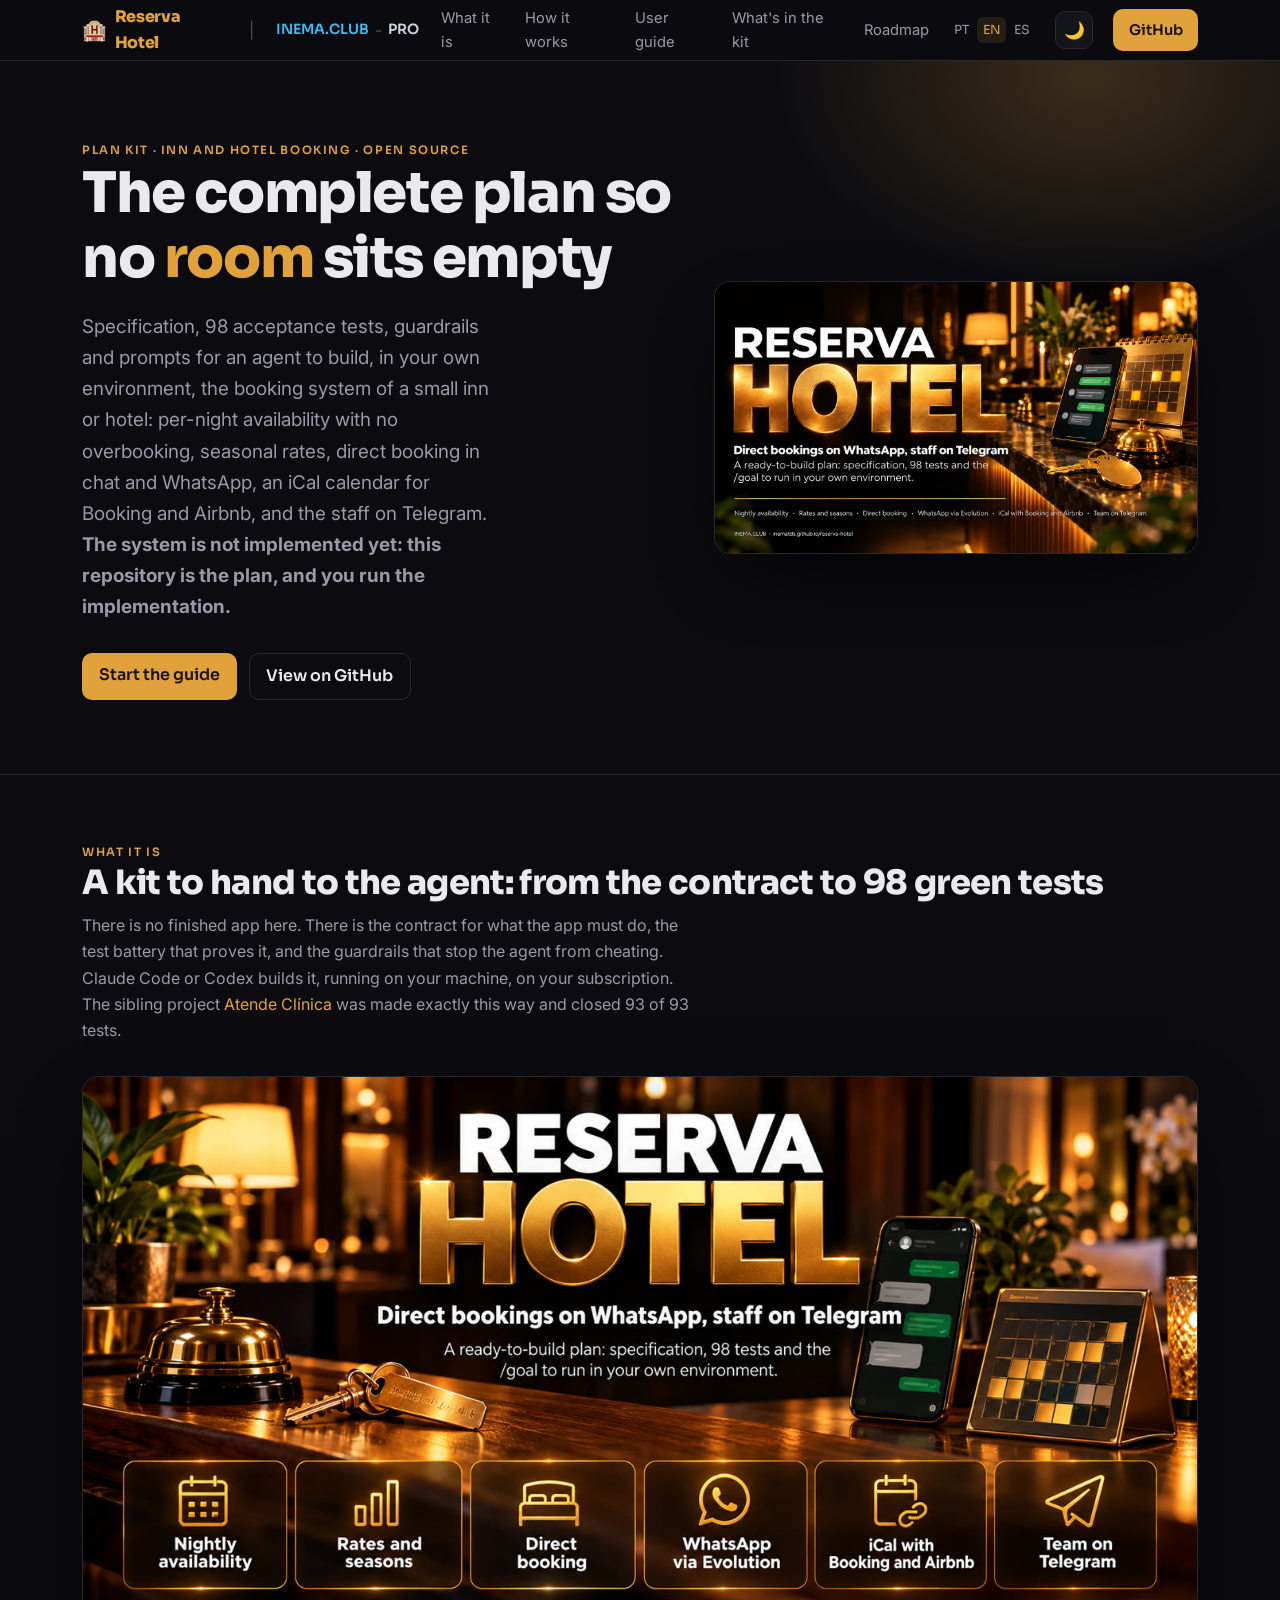
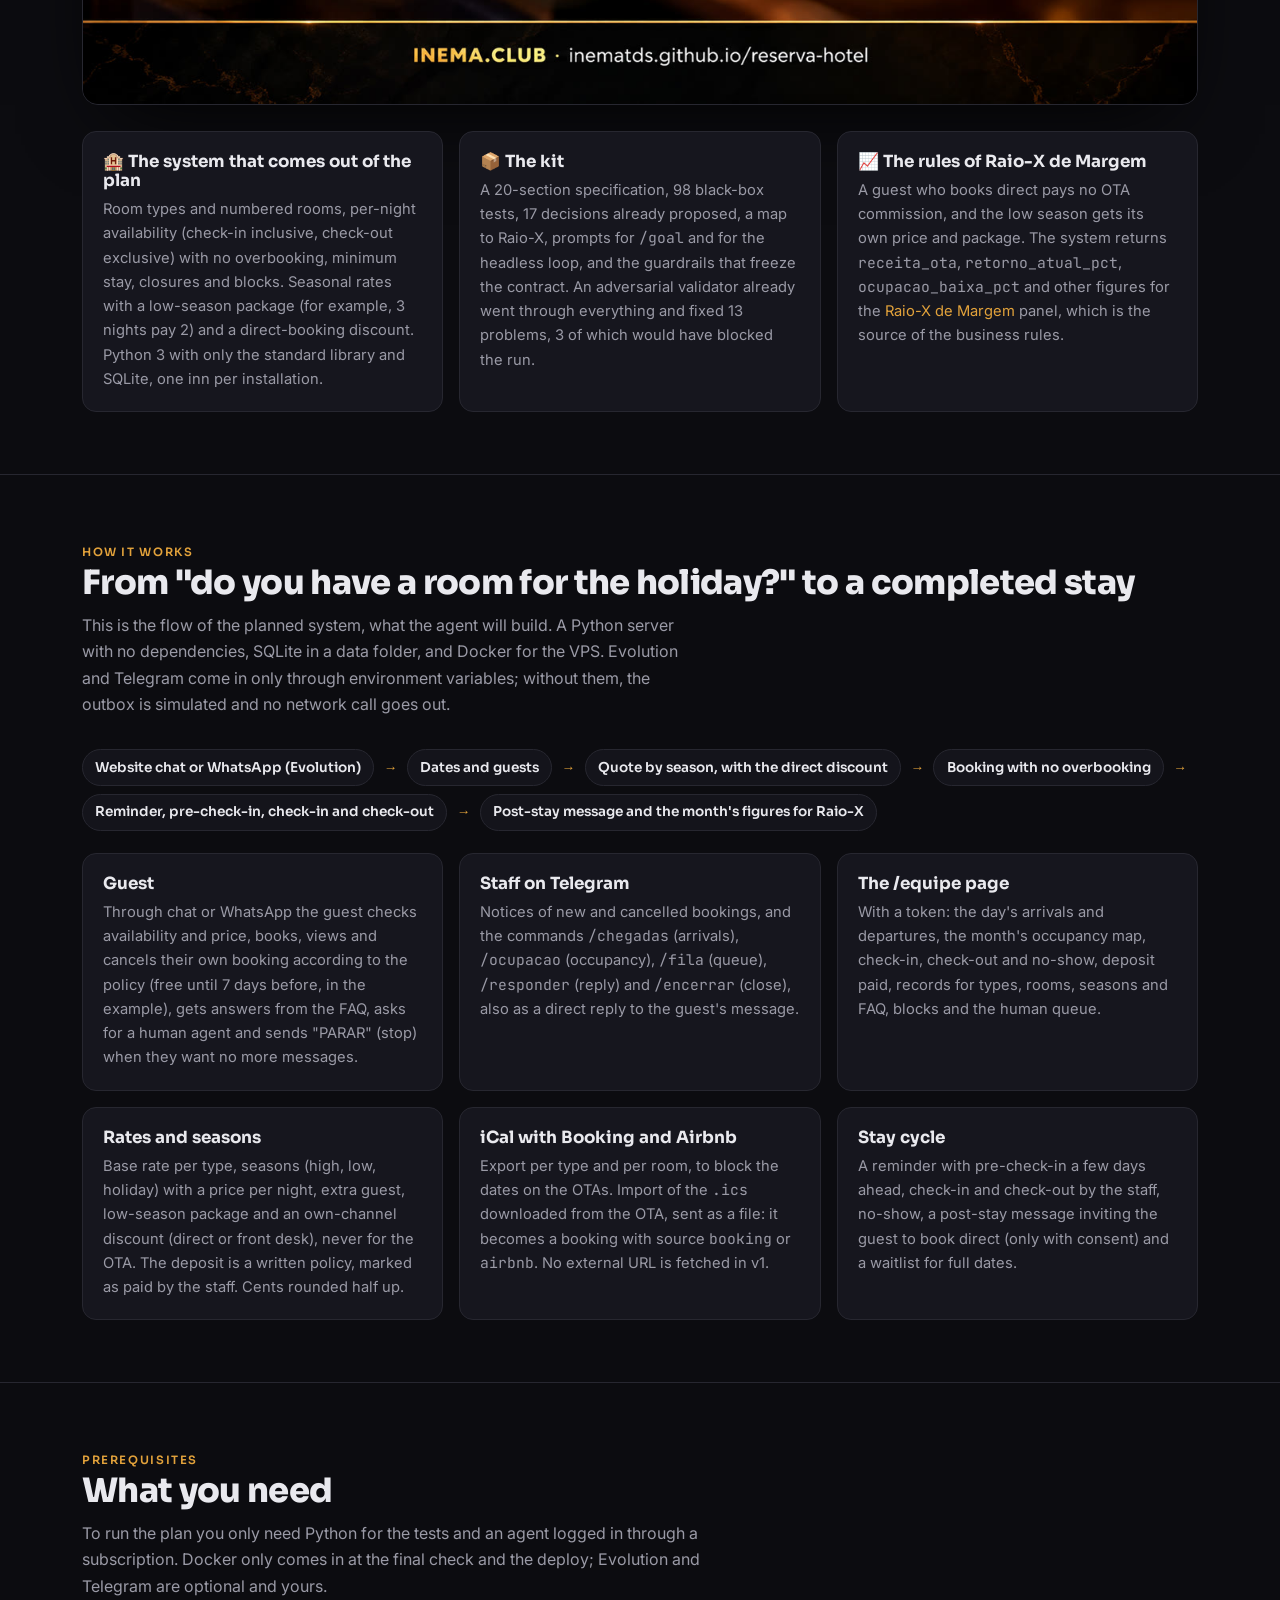
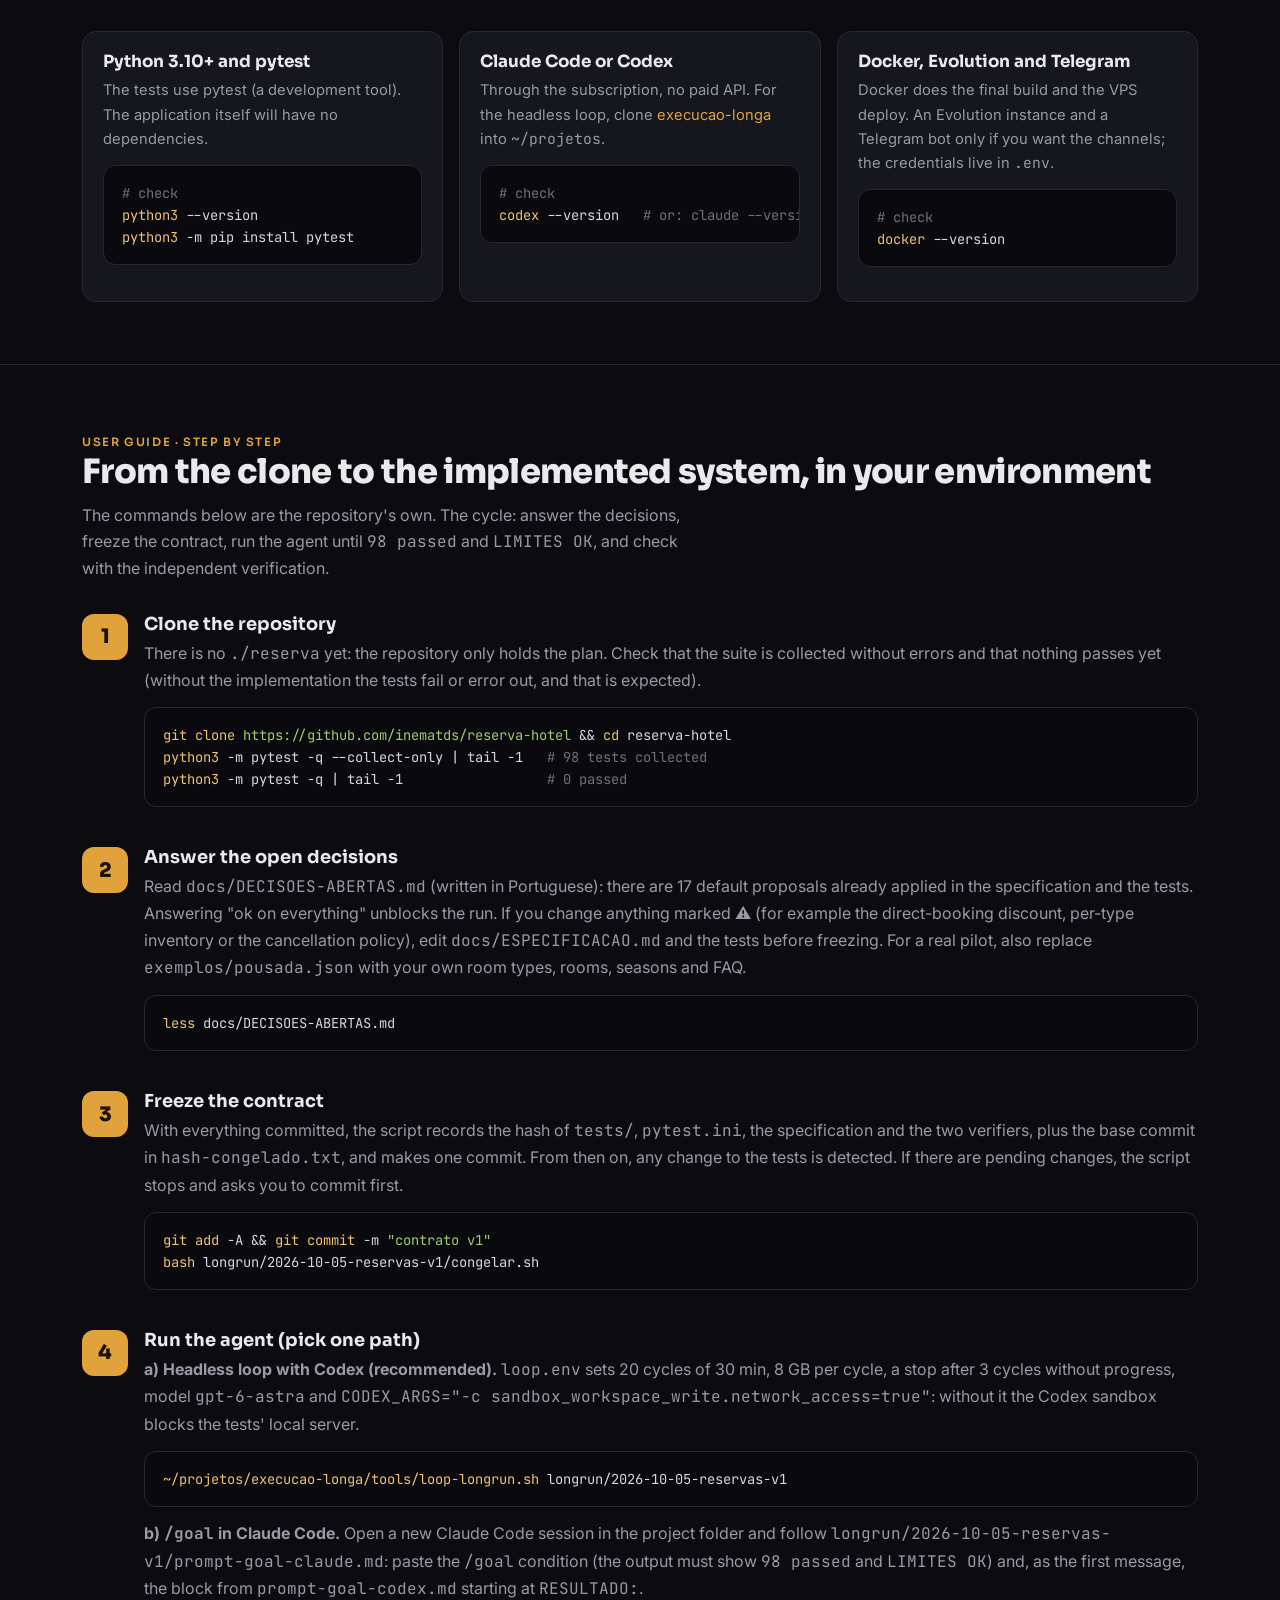
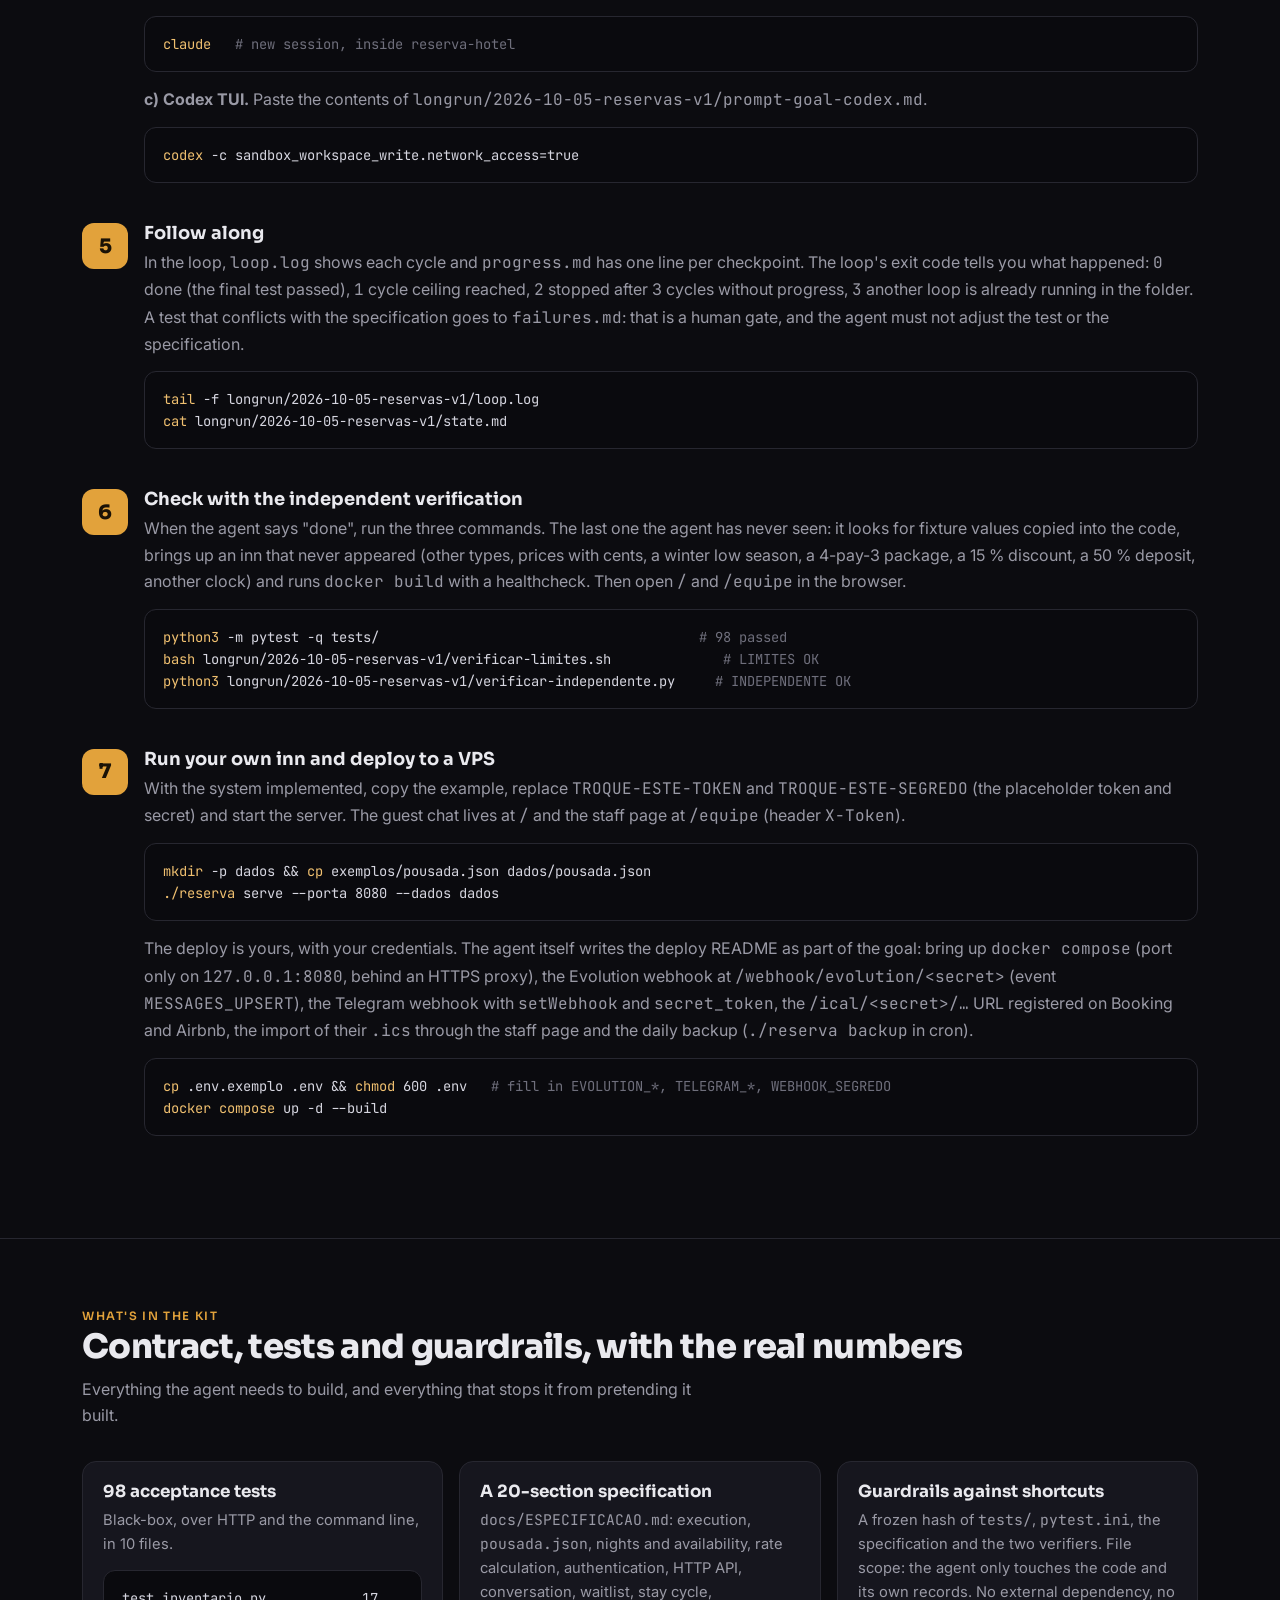
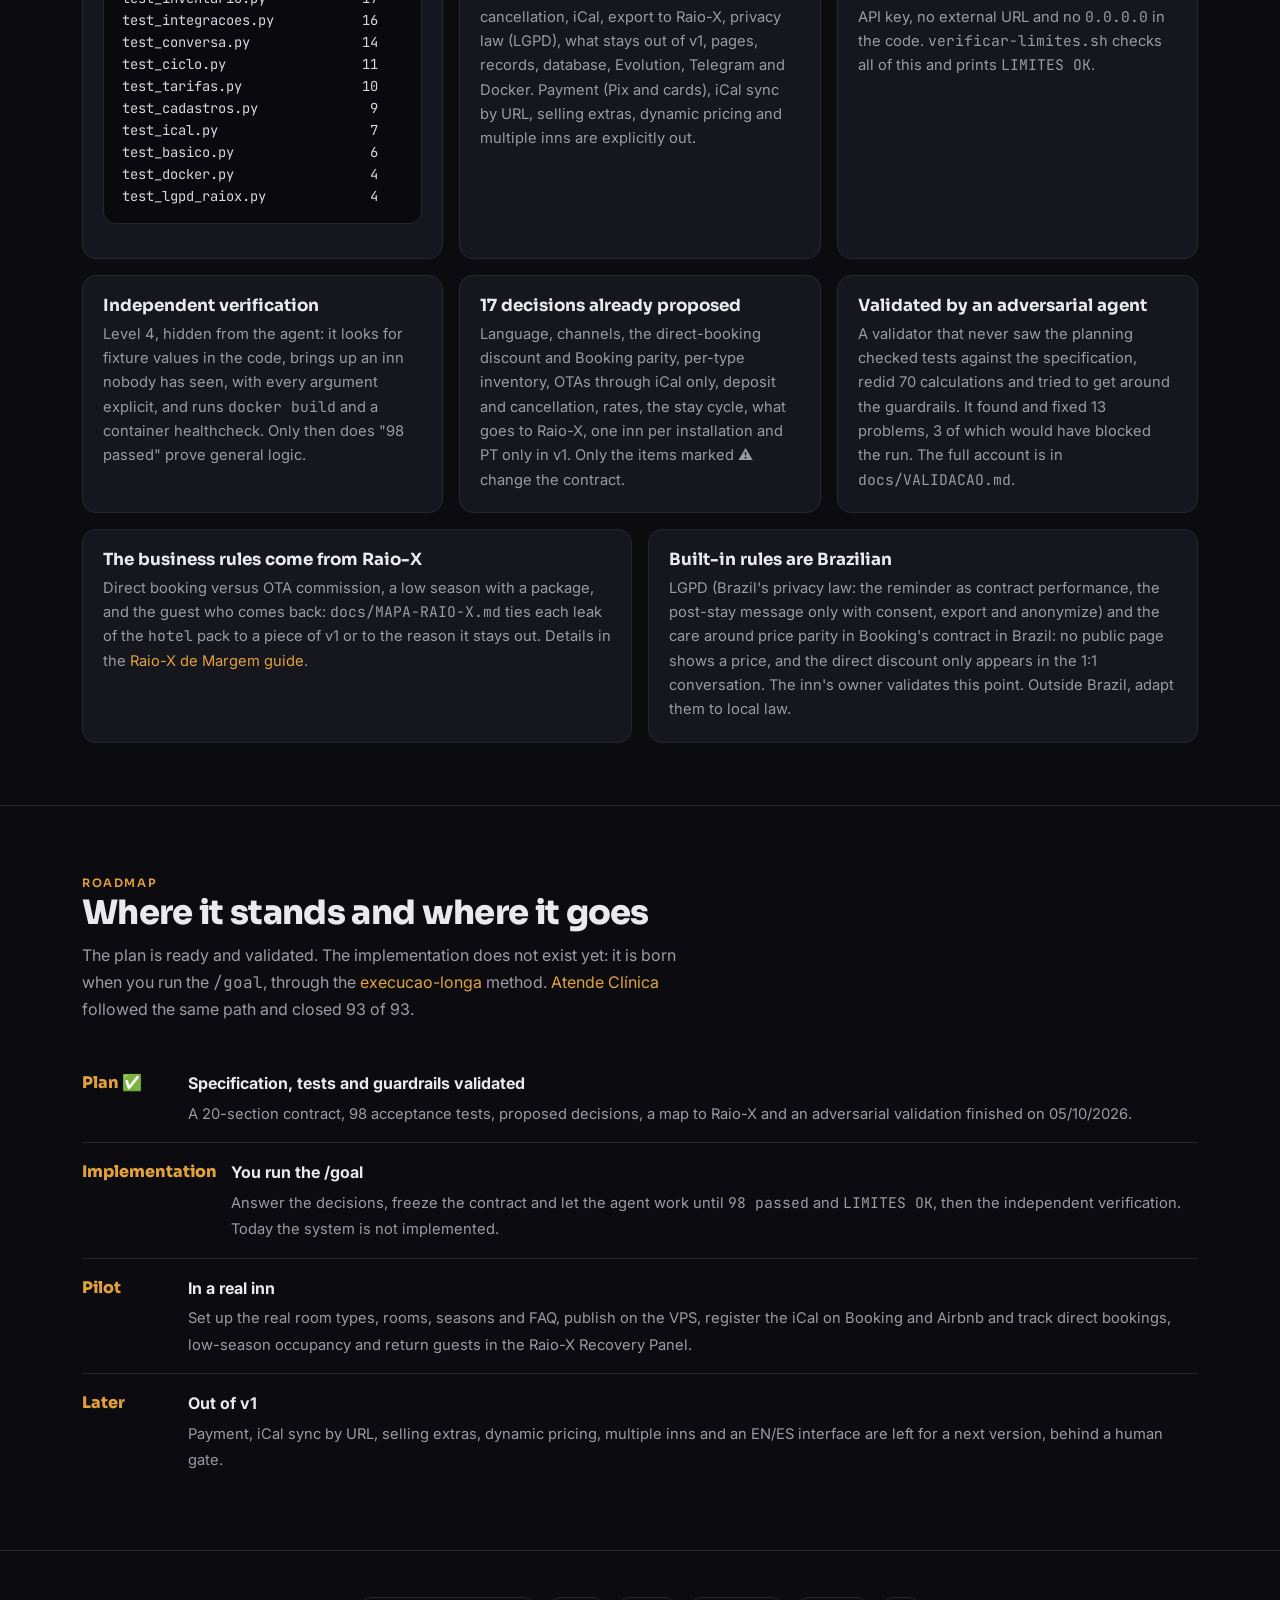
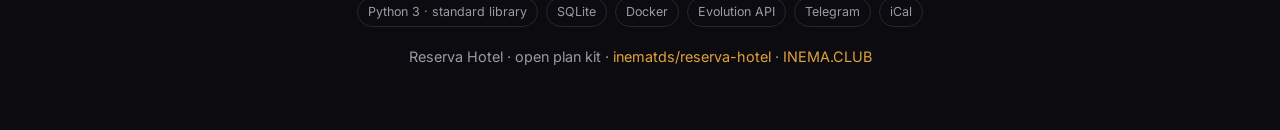
==== guia/en/index.html @ 2a5f5327 "Guia trilíngue (PT/EN/ES), capa, README PT/EN/ES e GitHub Pages via Actions Co-Authored-By: Claude O" ====
<!DOCTYPE html>
<html lang="en">
<head>
<meta charset="utf-8">
<meta name="viewport" content="width=device-width, initial-scale=1">
<title>Reserva Hotel — plan kit for inn and hotel booking, iCal and a Telegram team desk</title>
<meta name="description" content="Open plan kit for a small inn or hotel booking system: specification, 98 acceptance tests, guardrails and prompts for an agent (Claude Code or Codex) to build it in your own environment. The system is not implemented yet.">
<link rel="alternate" hreflang="pt-BR" href="https://inematds.github.io/reserva-hotel/guia/">
<link rel="alternate" hreflang="en" href="https://inematds.github.io/reserva-hotel/guia/en/">
<link rel="alternate" hreflang="es" href="https://inematds.github.io/reserva-hotel/guia/es/">
<link rel="preconnect" href="https://fonts.googleapis.com">
<link rel="preconnect" href="https://fonts.gstatic.com" crossorigin>
<link href="https://fonts.googleapis.com/css2?family=Sora:wght@400;600;800&family=Inter:wght@400;500;600&family=JetBrains+Mono:wght@400;600&display=swap" rel="stylesheet">
<style>
  :root{
    --bg:#0c0c10; --bg2:#14141b; --card:#16161e; --line:#272730;
    --txt:#e9e9ee; --mut:#9a9aa6; --amb:#E2A23B; --amb2:#f0c070; --sky:#38bdf8; --pro:#cbd5e1;
    color-scheme:dark;
  }
  body.light{
    --bg:#f6f7f9; --bg2:#eceef2; --card:#ffffff; --line:#e1e3ea;
    --txt:#1a1a22; --mut:#5b5b68; --amb:#b9791d; --amb2:#a16207; --sky:#0369a1; --pro:#b45309;
    color-scheme:light;
  }
  body.light .hero .glow{opacity:.5}
  body.light pre{background:#0e0e14;color:#d6d6e0}
  body.light pre .c{color:#8a8a98}
  *{box-sizing:border-box}
  html{scroll-behavior:smooth}
  body{margin:0;background:var(--bg);color:var(--txt);font:16px/1.65 Inter,system-ui,sans-serif;-webkit-font-smoothing:antialiased}
  h1,h2,h3{font-family:Sora,sans-serif;line-height:1.15;margin:0}
  a{color:var(--amb);text-decoration:none}
  code,pre{font-family:"JetBrains Mono",monospace}
  .wrap{max-width:1160px;margin:0 auto;padding:0 22px}
  .mut{color:var(--mut)} .amb{color:var(--amb)}
  .chip{display:inline-block;font-size:.72rem;letter-spacing:.14em;text-transform:uppercase;color:var(--amb);font-weight:600;font-family:Sora}
  nav{position:sticky;top:0;z-index:30;backdrop-filter:blur(12px);background:rgba(12,12,16,.78);border-bottom:1px solid var(--line)}
  nav .wrap{display:flex;align-items:center;gap:22px;height:60px}
  nav .brand{display:flex;align-items:center;gap:8px;font-family:Sora;font-weight:800;letter-spacing:-.02em;color:var(--amb)}
  nav .brand .emoji{font-size:1.25rem}
  nav .sep{color:var(--mut);opacity:.45}
  nav .inema{color:var(--sky);font-weight:600;font-size:.88rem;font-family:Sora}
  nav .inema:hover{filter:brightness(1.15)}
  nav .pro{color:var(--pro);font-weight:600;font-size:.88rem;font-family:Sora}
  nav .pro:hover{filter:brightness(1.15)}
  nav .clubpro{display:inline-flex;align-items:center;gap:6px}
  nav .links{margin-left:auto;display:flex;align-items:center;gap:20px;font-size:.92rem}
  nav .links a.sec{color:var(--mut)} nav .links a.sec:hover{color:var(--txt)}
  .lang{display:inline-flex;gap:2px;font-family:Sora;font-size:.78rem}
  .lang a{color:var(--mut);padding:.2em .45em;border-radius:6px} .lang a.on{color:var(--amb);background:rgba(226,162,59,.12)}
  .tgl{background:var(--bg2);border:1px solid var(--line);color:var(--txt);width:38px;height:38px;border-radius:10px;cursor:pointer;display:inline-flex;align-items:center;justify-content:center;font-size:1.05rem}
  .tgl:hover{border-color:var(--amb)}
  .btn{display:inline-block;background:var(--amb);color:#1a1206;font-weight:600;padding:.6em 1.05em;border-radius:10px;font-family:Sora}
  .btn.ghost{background:transparent;color:var(--txt);border:1px solid var(--line)}
  @media(max-width:760px){nav .links a.sec{display:none}}
  @media(max-width:520px){nav .wrap{gap:8px;padding:8px 14px;height:auto;flex-wrap:wrap} nav .links{gap:8px;margin-left:0;width:100%;justify-content:space-between} nav .btn{padding:.45em .7em;font-size:.82rem} .tgl{width:34px;height:34px}}
  .hero{position:relative;overflow:hidden;border-bottom:1px solid var(--line)}
  .hero .glow{position:absolute;inset:-40% -20% auto auto;width:70%;height:600px;background:radial-gradient(closest-side,rgba(226,162,59,.22),transparent 70%);pointer-events:none}
  .hero .wrap{display:grid;grid-template-columns:1.1fr .9fr;gap:40px;align-items:center;padding:74px 22px}
  .hero h1{font-size:clamp(2.2rem,5vw,3.5rem);font-weight:800;letter-spacing:-.025em}
  .hero p.lead{font-size:1.18rem;color:var(--mut);margin:1.1em 0 1.6em;max-width:34ch}
  .hero .cta{display:flex;gap:12px;flex-wrap:wrap}
  .hero figure{margin:0;border-radius:16px;overflow:hidden;border:1px solid var(--line);box-shadow:0 30px 80px -30px #000}
  .hero figure img{width:100%;display:block}
  @media(max-width:780px){.hero .wrap{grid-template-columns:1fr;padding:48px 22px}}
  section{padding:62px 0;border-bottom:1px solid var(--line)}
  section h2{font-size:clamp(1.5rem,3.4vw,2.1rem);font-weight:800;letter-spacing:-.02em}
  section .sub{color:var(--mut);margin:.6em 0 2em;max-width:62ch}
  .grid{display:grid;gap:16px}
  .g3{grid-template-columns:repeat(3,1fr)} .g4{grid-template-columns:repeat(4,1fr)} .g2{grid-template-columns:repeat(2,1fr)}
  @media(max-width:820px){.g3,.g4{grid-template-columns:1fr 1fr}}
  @media(max-width:540px){.g2,.g3,.g4{grid-template-columns:1fr}}
  .card{background:var(--card);border:1px solid var(--line);border-radius:14px;padding:20px}
  .card h3{font-size:1.05rem;margin-bottom:.4em}
  .card p{color:var(--mut);font-size:.92rem;margin:0}
  .num{display:inline-flex;width:30px;height:30px;align-items:center;justify-content:center;border-radius:8px;background:rgba(226,162,59,.14);color:var(--amb);font-family:Sora;font-weight:800;font-size:.9rem;margin-bottom:.7em}
  .flow{display:flex;flex-wrap:wrap;gap:8px;align-items:center;margin-top:10px}
  .flow span{background:var(--bg2);border:1px solid var(--line);border-radius:999px;padding:.45em .9em;font-size:.85rem;font-family:Sora;font-weight:600}
  .flow .arr{color:var(--amb);border:none;background:none;padding:0 .1em}
  pre{background:#0a0a0e;border:1px solid var(--line);border-radius:12px;padding:16px 18px;overflow:auto;font-size:.86rem;line-height:1.6;color:#d6d6e0}
  pre .c{color:#6f6f7c} pre .k{color:var(--amb2)} pre .s{color:#9ece6a}
  .step{display:grid;grid-template-columns:46px minmax(0,1fr);gap:16px;margin-bottom:26px}
  .step>div,.card{min-width:0}
  p code,li code,td code{overflow-wrap:anywhere}
  .step .b{width:46px;height:46px;border-radius:12px;background:var(--amb);color:#1a1206;font-family:Sora;font-weight:800;font-size:1.25rem;display:flex;align-items:center;justify-content:center}
  .step h3{font-size:1.12rem;margin-bottom:.3em}
  .step p{color:var(--mut);margin:.2em 0 .7em}
  .ex{display:grid;grid-template-columns:1fr 1fr;gap:18px}
  @media(max-width:680px){.ex{grid-template-columns:1fr}}
  .ex figure{margin:0;border-radius:14px;overflow:hidden;border:1px solid var(--line)}
  .ex figure img{width:100%;display:block}
  .ex figcaption{padding:12px 14px;font-size:.88rem;color:var(--mut);background:var(--card)}
  .phase{display:flex;gap:14px;padding:16px 0;border-bottom:1px solid var(--line)}
  .phase:last-child{border:none}
  .phase .tag{flex:0 0 92px;font-family:Sora;font-weight:800;color:var(--amb)}
  .phase .d strong{display:block;margin-bottom:.2em}
  .phase .d span{color:var(--mut);font-size:.92rem}
  footer{padding:46px 0;text-align:center;color:var(--mut);font-size:.9rem}
  .pill{display:inline-block;border:1px solid var(--line);border-radius:999px;padding:.3em .8em;font-size:.78rem;color:var(--mut);margin:0 4px}
</style>
</head>
<body>

<nav><div class="wrap">
  <a class="brand" href="#top"><span class="emoji">🏨</span> Reserva Hotel</a>
  <span class="sep">|</span>
  <span class="clubpro">
    <a class="inema" href="https://inema.club" target="_blank" rel="noopener">INEMA.CLUB</a>
    <span class="sep">-</span>
    <a class="pro" href="https://inema.pro" target="_blank" rel="noopener">PRO</a>
  </span>
  <div class="links">
    <a class="sec" href="#oque">What it is</a>
    <a class="sec" href="#fluxo">How it works</a>
    <a class="sec" href="#guia">User guide</a>
    <a class="sec" href="#kit">What's in the kit</a>
    <a class="sec" href="#roadmap">Roadmap</a>
    <span class="lang"><a href="../">PT</a><a class="on" href="./">EN</a><a href="../es/">ES</a></span>
    <button class="tgl" id="themeToggle" aria-label="Toggle theme" title="Toggle theme">🌙</button>
    <a class="btn" href="https://github.com/inematds/reserva-hotel" target="_blank" rel="noopener">GitHub</a>
  </div>
</div></nav>

<header class="hero" id="top">
  <div class="glow"></div>
  <div class="wrap">
    <div>
      <span class="chip">Plan kit · inn and hotel booking · open source</span>
      <h1>The complete plan so no <span class="amb">room</span> sits empty</h1>
      <p class="lead">Specification, 98 acceptance tests, guardrails and prompts for an agent to build, in your own environment, the booking system of a small inn or hotel: per-night availability with no overbooking, seasonal rates, direct booking in chat and WhatsApp, an iCal calendar for Booking and Airbnb, and the staff on Telegram. <strong>The system is not implemented yet: this repository is the plan, and you run the implementation.</strong></p>
      <div class="cta">
        <a class="btn" href="#guia">Start the guide</a>
        <a class="btn ghost" href="https://github.com/inematds/reserva-hotel" target="_blank" rel="noopener">View on GitHub</a>
      </div>
    </div>
    <figure><img src="../assets/banner-en.jpg" alt="Reserva Hotel banner: per-night availability, direct booking, iCal for Booking and Airbnb, and the staff on Telegram"></figure>
  </div>
</header>

<section id="oque"><div class="wrap">
  <span class="chip">What it is</span>
  <h2>A kit to hand to the agent: from the contract to 98 green tests</h2>
  <p class="sub">There is no finished app here. There is the contract for what the app must do, the test battery that proves it, and the guardrails that stop the agent from cheating. Claude Code or Codex builds it, running on your machine, on your subscription. The sibling project <a href="https://inematds.github.io/atende-clinica/guia/en/" target="_blank" rel="noopener">Atende Clínica</a> was made exactly this way and closed 93 of 93 tests.</p>
  <figure style="margin:0 0 26px;border-radius:16px;overflow:hidden;border:1px solid var(--line);box-shadow:0 30px 80px -30px #000"><img src="../assets/banner-grade-en.jpg" alt="Per-night availability, seasonal rates, direct booking, iCal for Booking and Airbnb, stay cycle, staff on Telegram, privacy law and Raio-X" loading="lazy" style="width:100%;display:block"></figure>
  <div class="grid g3">
    <div class="card"><h3>🏨 The system that comes out of the plan</h3><p>Room types and numbered rooms, per-night availability (check-in inclusive, check-out exclusive) with no overbooking, minimum stay, closures and blocks. Seasonal rates with a low-season package (for example, 3 nights pay 2) and a direct-booking discount. Python 3 with only the standard library and SQLite, one inn per installation.</p></div>
    <div class="card"><h3>📦 The kit</h3><p>A 20-section specification, 98 black-box tests, 17 decisions already proposed, a map to Raio-X, prompts for <code>/goal</code> and for the headless loop, and the guardrails that freeze the contract. An adversarial validator already went through everything and fixed 13 problems, 3 of which would have blocked the run.</p></div>
    <div class="card"><h3>📈 The rules of Raio-X de Margem</h3><p>A guest who books direct pays no OTA commission, and the low season gets its own price and package. The system returns <code>receita_ota</code>, <code>retorno_atual_pct</code>, <code>ocupacao_baixa_pct</code> and other figures for the <a href="https://inematds.github.io/raio-x-margem/guia/en/" target="_blank" rel="noopener">Raio-X de Margem</a> panel, which is the source of the business rules.</p></div>
  </div>
</div></section>

<section id="fluxo"><div class="wrap">
  <span class="chip">How it works</span>
  <h2>From "do you have a room for the holiday?" to a completed stay</h2>
  <p class="sub">This is the flow of the planned system, what the agent will build. A Python server with no dependencies, SQLite in a data folder, and Docker for the VPS. Evolution and Telegram come in only through environment variables; without them, the outbox is simulated and no network call goes out.</p>
  <div class="flow">
    <span>Website chat or WhatsApp (Evolution)</span><span class="arr">→</span>
    <span>Dates and guests</span><span class="arr">→</span>
    <span>Quote by season, with the direct discount</span><span class="arr">→</span>
    <span>Booking with no overbooking</span><span class="arr">→</span>
    <span>Reminder, pre-check-in, check-in and check-out</span><span class="arr">→</span>
    <span>Post-stay message and the month's figures for Raio-X</span>
  </div>
  <div class="grid g3" style="margin-top:22px">
    <div class="card"><h3>Guest</h3><p>Through chat or WhatsApp the guest checks availability and price, books, views and cancels their own booking according to the policy (free until 7 days before, in the example), gets answers from the FAQ, asks for a human agent and sends "PARAR" (stop) when they want no more messages.</p></div>
    <div class="card"><h3>Staff on Telegram</h3><p>Notices of new and cancelled bookings, and the commands <code>/chegadas</code> (arrivals), <code>/ocupacao</code> (occupancy), <code>/fila</code> (queue), <code>/responder</code> (reply) and <code>/encerrar</code> (close), also as a direct reply to the guest's message.</p></div>
    <div class="card"><h3>The /equipe page</h3><p>With a token: the day's arrivals and departures, the month's occupancy map, check-in, check-out and no-show, deposit paid, records for types, rooms, seasons and FAQ, blocks and the human queue.</p></div>
  </div>
  <div class="grid g3" style="margin-top:16px">
    <div class="card"><h3>Rates and seasons</h3><p>Base rate per type, seasons (high, low, holiday) with a price per night, extra guest, low-season package and an own-channel discount (direct or front desk), never for the OTA. The deposit is a written policy, marked as paid by the staff. Cents rounded half up.</p></div>
    <div class="card"><h3>iCal with Booking and Airbnb</h3><p>Export per type and per room, to block the dates on the OTAs. Import of the <code>.ics</code> downloaded from the OTA, sent as a file: it becomes a booking with source <code>booking</code> or <code>airbnb</code>. No external URL is fetched in v1.</p></div>
    <div class="card"><h3>Stay cycle</h3><p>A reminder with pre-check-in a few days ahead, check-in and check-out by the staff, no-show, a post-stay message inviting the guest to book direct (only with consent) and a waitlist for full dates.</p></div>
  </div>
</div></section>

<section id="pre"><div class="wrap">
  <span class="chip">Prerequisites</span>
  <h2>What you need</h2>
  <p class="sub">To run the plan you only need Python for the tests and an agent logged in through a subscription. Docker only comes in at the final check and the deploy; Evolution and Telegram are optional and yours.</p>
  <div class="grid g3">
    <div class="card"><h3>Python 3.10+ and pytest</h3><p>The tests use pytest (a development tool). The application itself will have no dependencies.</p><pre><span class="c"># check</span>
<span class="k">python3</span> --version
<span class="k">python3</span> -m pip install pytest</pre></div>
    <div class="card"><h3>Claude Code or Codex</h3><p>Through the subscription, no paid API. For the headless loop, clone <a href="https://github.com/inematds/execucao-longa" target="_blank" rel="noopener">execucao-longa</a> into <code>~/projetos</code>.</p><pre><span class="c"># check</span>
<span class="k">codex</span> --version   <span class="c"># or: claude --version</span></pre></div>
    <div class="card"><h3>Docker, Evolution and Telegram</h3><p>Docker does the final build and the VPS deploy. An Evolution instance and a Telegram bot only if you want the channels; the credentials live in <code>.env</code>.</p><pre><span class="c"># check</span>
<span class="k">docker</span> --version</pre></div>
  </div>
</div></section>

<section id="guia"><div class="wrap">
  <span class="chip">User guide · step by step</span>
  <h2>From the clone to the implemented system, in your environment</h2>
  <p class="sub">The commands below are the repository's own. The cycle: answer the decisions, freeze the contract, run the agent until <code>98 passed</code> and <code>LIMITES OK</code>, and check with the independent verification.</p>

  <div class="step"><div class="b">1</div><div>
    <h3>Clone the repository</h3>
    <p>There is no <code>./reserva</code> yet: the repository only holds the plan. Check that the suite is collected without errors and that nothing passes yet (without the implementation the tests fail or error out, and that is expected).</p>
<pre><span class="k">git clone</span> <span class="s">https://github.com/inematds/reserva-hotel</span> && <span class="k">cd</span> reserva-hotel
<span class="k">python3</span> -m pytest -q --collect-only | tail -1   <span class="c"># 98 tests collected</span>
<span class="k">python3</span> -m pytest -q | tail -1                  <span class="c"># 0 passed</span></pre>
  </div></div>

  <div class="step"><div class="b">2</div><div>
    <h3>Answer the open decisions</h3>
    <p>Read <code>docs/DECISOES-ABERTAS.md</code> (written in Portuguese): there are 17 default proposals already applied in the specification and the tests. Answering "ok on everything" unblocks the run. If you change anything marked ⚠ (for example the direct-booking discount, per-type inventory or the cancellation policy), edit <code>docs/ESPECIFICACAO.md</code> and the tests before freezing. For a real pilot, also replace <code>exemplos/pousada.json</code> with your own room types, rooms, seasons and FAQ.</p>
<pre><span class="k">less</span> docs/DECISOES-ABERTAS.md</pre>
  </div></div>

  <div class="step"><div class="b">3</div><div>
    <h3>Freeze the contract</h3>
    <p>With everything committed, the script records the hash of <code>tests/</code>, <code>pytest.ini</code>, the specification and the two verifiers, plus the base commit in <code>hash-congelado.txt</code>, and makes one commit. From then on, any change to the tests is detected. If there are pending changes, the script stops and asks you to commit first.</p>
<pre><span class="k">git add</span> -A && <span class="k">git commit</span> -m <span class="s">"contrato v1"</span>
<span class="k">bash</span> longrun/2026-10-05-reservas-v1/congelar.sh</pre>
  </div></div>

  <div class="step"><div class="b">4</div><div>
    <h3>Run the agent (pick one path)</h3>
    <p><strong>a) Headless loop with Codex (recommended).</strong> <code>loop.env</code> sets 20 cycles of 30 min, 8 GB per cycle, a stop after 3 cycles without progress, model <code>gpt-6-astra</code> and <code>CODEX_ARGS="-c sandbox_workspace_write.network_access=true"</code>: without it the Codex sandbox blocks the tests' local server.</p>
<pre><span class="k">~/projetos/execucao-longa/tools/loop-longrun.sh</span> longrun/2026-10-05-reservas-v1</pre>
    <p><strong>b) <code>/goal</code> in Claude Code.</strong> Open a new Claude Code session in the project folder and follow <code>longrun/2026-10-05-reservas-v1/prompt-goal-claude.md</code>: paste the <code>/goal</code> condition (the output must show <code>98 passed</code> and <code>LIMITES OK</code>) and, as the first message, the block from <code>prompt-goal-codex.md</code> starting at <code>RESULTADO:</code>.</p>
<pre><span class="k">claude</span>   <span class="c"># new session, inside reserva-hotel</span></pre>
    <p><strong>c) Codex TUI.</strong> Paste the contents of <code>longrun/2026-10-05-reservas-v1/prompt-goal-codex.md</code>.</p>
<pre><span class="k">codex</span> -c sandbox_workspace_write.network_access=true</pre>
  </div></div>

  <div class="step"><div class="b">5</div><div>
    <h3>Follow along</h3>
    <p>In the loop, <code>loop.log</code> shows each cycle and <code>progress.md</code> has one line per checkpoint. The loop's exit code tells you what happened: <code>0</code> done (the final test passed), <code>1</code> cycle ceiling reached, <code>2</code> stopped after 3 cycles without progress, <code>3</code> another loop is already running in the folder. A test that conflicts with the specification goes to <code>failures.md</code>: that is a human gate, and the agent must not adjust the test or the specification.</p>
<pre><span class="k">tail</span> -f longrun/2026-10-05-reservas-v1/loop.log
<span class="k">cat</span> longrun/2026-10-05-reservas-v1/state.md</pre>
  </div></div>

  <div class="step"><div class="b">6</div><div>
    <h3>Check with the independent verification</h3>
    <p>When the agent says "done", run the three commands. The last one the agent has never seen: it looks for fixture values copied into the code, brings up an inn that never appeared (other types, prices with cents, a winter low season, a 4-pay-3 package, a 15 % discount, a 50 % deposit, another clock) and runs <code>docker build</code> with a healthcheck. Then open <code>/</code> and <code>/equipe</code> in the browser.</p>
<pre><span class="k">python3</span> -m pytest -q tests/                                        <span class="c"># 98 passed</span>
<span class="k">bash</span> longrun/2026-10-05-reservas-v1/verificar-limites.sh              <span class="c"># LIMITES OK</span>
<span class="k">python3</span> longrun/2026-10-05-reservas-v1/verificar-independente.py     <span class="c"># INDEPENDENTE OK</span></pre>
  </div></div>

  <div class="step"><div class="b">7</div><div>
    <h3>Run your own inn and deploy to a VPS</h3>
    <p>With the system implemented, copy the example, replace <code>TROQUE-ESTE-TOKEN</code> and <code>TROQUE-ESTE-SEGREDO</code> (the placeholder token and secret) and start the server. The guest chat lives at <code>/</code> and the staff page at <code>/equipe</code> (header <code>X-Token</code>).</p>
<pre><span class="k">mkdir</span> -p dados && <span class="k">cp</span> exemplos/pousada.json dados/pousada.json
<span class="k">./reserva</span> serve --porta 8080 --dados dados</pre>
    <p>The deploy is yours, with your credentials. The agent itself writes the deploy README as part of the goal: bring up <code>docker compose</code> (port only on <code>127.0.0.1:8080</code>, behind an HTTPS proxy), the Evolution webhook at <code>/webhook/evolution/&lt;secret&gt;</code> (event <code>MESSAGES_UPSERT</code>), the Telegram webhook with <code>setWebhook</code> and <code>secret_token</code>, the <code>/ical/&lt;secret&gt;/…</code> URL registered on Booking and Airbnb, the import of their <code>.ics</code> through the staff page and the daily backup (<code>./reserva backup</code> in cron).</p>
<pre><span class="k">cp</span> .env.exemplo .env && <span class="k">chmod</span> 600 .env   <span class="c"># fill in EVOLUTION_*, TELEGRAM_*, WEBHOOK_SEGREDO</span>
<span class="k">docker compose</span> up -d --build</pre>
  </div></div>
</div></section>

<section id="kit"><div class="wrap">
  <span class="chip">What's in the kit</span>
  <h2>Contract, tests and guardrails, with the real numbers</h2>
  <p class="sub">Everything the agent needs to build, and everything that stops it from pretending it built.</p>
  <div class="grid g3">
    <div class="card"><h3>98 acceptance tests</h3><p>Black-box, over HTTP and the command line, in 10 files.</p><pre>test_inventario.py            17
test_integracoes.py           16
test_conversa.py              14
test_ciclo.py                 11
test_tarifas.py               10
test_cadastros.py              9
test_ical.py                   7
test_basico.py                 6
test_docker.py                 4
test_lgpd_raiox.py             4</pre></div>
    <div class="card"><h3>A 20-section specification</h3><p><code>docs/ESPECIFICACAO.md</code>: execution, <code>pousada.json</code>, nights and availability, rate calculation, authentication, HTTP API, conversation, waitlist, stay cycle, cancellation, iCal, export to Raio-X, privacy law (LGPD), what stays out of v1, pages, records, database, Evolution, Telegram and Docker. Payment (Pix and cards), iCal sync by URL, selling extras, dynamic pricing and multiple inns are explicitly out.</p></div>
    <div class="card"><h3>Guardrails against shortcuts</h3><p>A frozen hash of <code>tests/</code>, <code>pytest.ini</code>, the specification and the two verifiers. File scope: the agent only touches the code and its own records. No external dependency, no API key, no external URL and no <code>0.0.0.0</code> in the code. <code>verificar-limites.sh</code> checks all of this and prints <code>LIMITES OK</code>.</p></div>
    <div class="card"><h3>Independent verification</h3><p>Level 4, hidden from the agent: it looks for fixture values in the code, brings up an inn nobody has seen, with every argument explicit, and runs <code>docker build</code> and a container healthcheck. Only then does "98 passed" prove general logic.</p></div>
    <div class="card"><h3>17 decisions already proposed</h3><p>Language, channels, the direct-booking discount and Booking parity, per-type inventory, OTAs through iCal only, deposit and cancellation, rates, the stay cycle, what goes to Raio-X, one inn per installation and PT only in v1. Only the items marked ⚠ change the contract.</p></div>
    <div class="card"><h3>Validated by an adversarial agent</h3><p>A validator that never saw the planning checked tests against the specification, redid 70 calculations and tried to get around the guardrails. It found and fixed 13 problems, 3 of which would have blocked the run. The full account is in <code>docs/VALIDACAO.md</code>.</p></div>
  </div>
  <div class="grid g2" style="margin-top:16px">
    <div class="card"><h3>The business rules come from Raio-X</h3><p>Direct booking versus OTA commission, a low season with a package, and the guest who comes back: <code>docs/MAPA-RAIO-X.md</code> ties each leak of the <code>hotel</code> pack to a piece of v1 or to the reason it stays out. Details in the <a href="https://inematds.github.io/raio-x-margem/guia/en/" target="_blank" rel="noopener">Raio-X de Margem guide</a>.</p></div>
    <div class="card"><h3>Built-in rules are Brazilian</h3><p>LGPD (Brazil's privacy law: the reminder as contract performance, the post-stay message only with consent, export and anonymize) and the care around price parity in Booking's contract in Brazil: no public page shows a price, and the direct discount only appears in the 1:1 conversation. The inn's owner validates this point. Outside Brazil, adapt them to local law.</p></div>
  </div>
</div></section>

<section id="roadmap"><div class="wrap">
  <span class="chip">Roadmap</span>
  <h2>Where it stands and where it goes</h2>
  <p class="sub">The plan is ready and validated. The implementation does not exist yet: it is born when you run the <code>/goal</code>, through the <a href="https://inematds.github.io/execucao-longa/guia/" target="_blank" rel="noopener">execucao-longa</a> method. <a href="https://inematds.github.io/atende-clinica/guia/en/" target="_blank" rel="noopener">Atende Clínica</a> followed the same path and closed 93 of 93.</p>
  <div class="phase"><div class="tag">Plan ✅</div><div class="d"><strong>Specification, tests and guardrails validated</strong><span>A 20-section contract, 98 acceptance tests, proposed decisions, a map to Raio-X and an adversarial validation finished on 05/10/2026.</span></div></div>
  <div class="phase"><div class="tag">Implementation</div><div class="d"><strong>You run the /goal</strong><span>Answer the decisions, freeze the contract and let the agent work until <code>98 passed</code> and <code>LIMITES OK</code>, then the independent verification. Today the system is not implemented.</span></div></div>
  <div class="phase"><div class="tag">Pilot</div><div class="d"><strong>In a real inn</strong><span>Set up the real room types, rooms, seasons and FAQ, publish on the VPS, register the iCal on Booking and Airbnb and track direct bookings, low-season occupancy and return guests in the Raio-X Recovery Panel.</span></div></div>
  <div class="phase"><div class="tag">Later</div><div class="d"><strong>Out of v1</strong><span>Payment, iCal sync by URL, selling extras, dynamic pricing, multiple inns and an EN/ES interface are left for a next version, behind a human gate.</span></div></div>
</div></section>

<footer>
  <div class="wrap">
    <div class="pill">Python 3 · standard library</div><div class="pill">SQLite</div><div class="pill">Docker</div><div class="pill">Evolution API</div><div class="pill">Telegram</div><div class="pill">iCal</div>
    <p style="margin-top:18px">Reserva Hotel · open plan kit ·
      <a href="https://github.com/inematds/reserva-hotel">inematds/reserva-hotel</a> ·
      <a href="https://inema.club">INEMA.CLUB</a></p>
  </div>
</footer>

<script>
  (function(){
    var KEY='reserva-hotel-theme';
    var b=document.body, t=document.getElementById('themeToggle');
    if(localStorage.getItem(KEY)==='light'){ b.classList.add('light'); t.textContent='☀️'; }
    t.addEventListener('click',function(){
      var light=b.classList.toggle('light');
      t.textContent=light?'☀️':'🌙';
      localStorage.setItem(KEY, light?'light':'dark');
    });
  })();
</script>
</body>
</html>
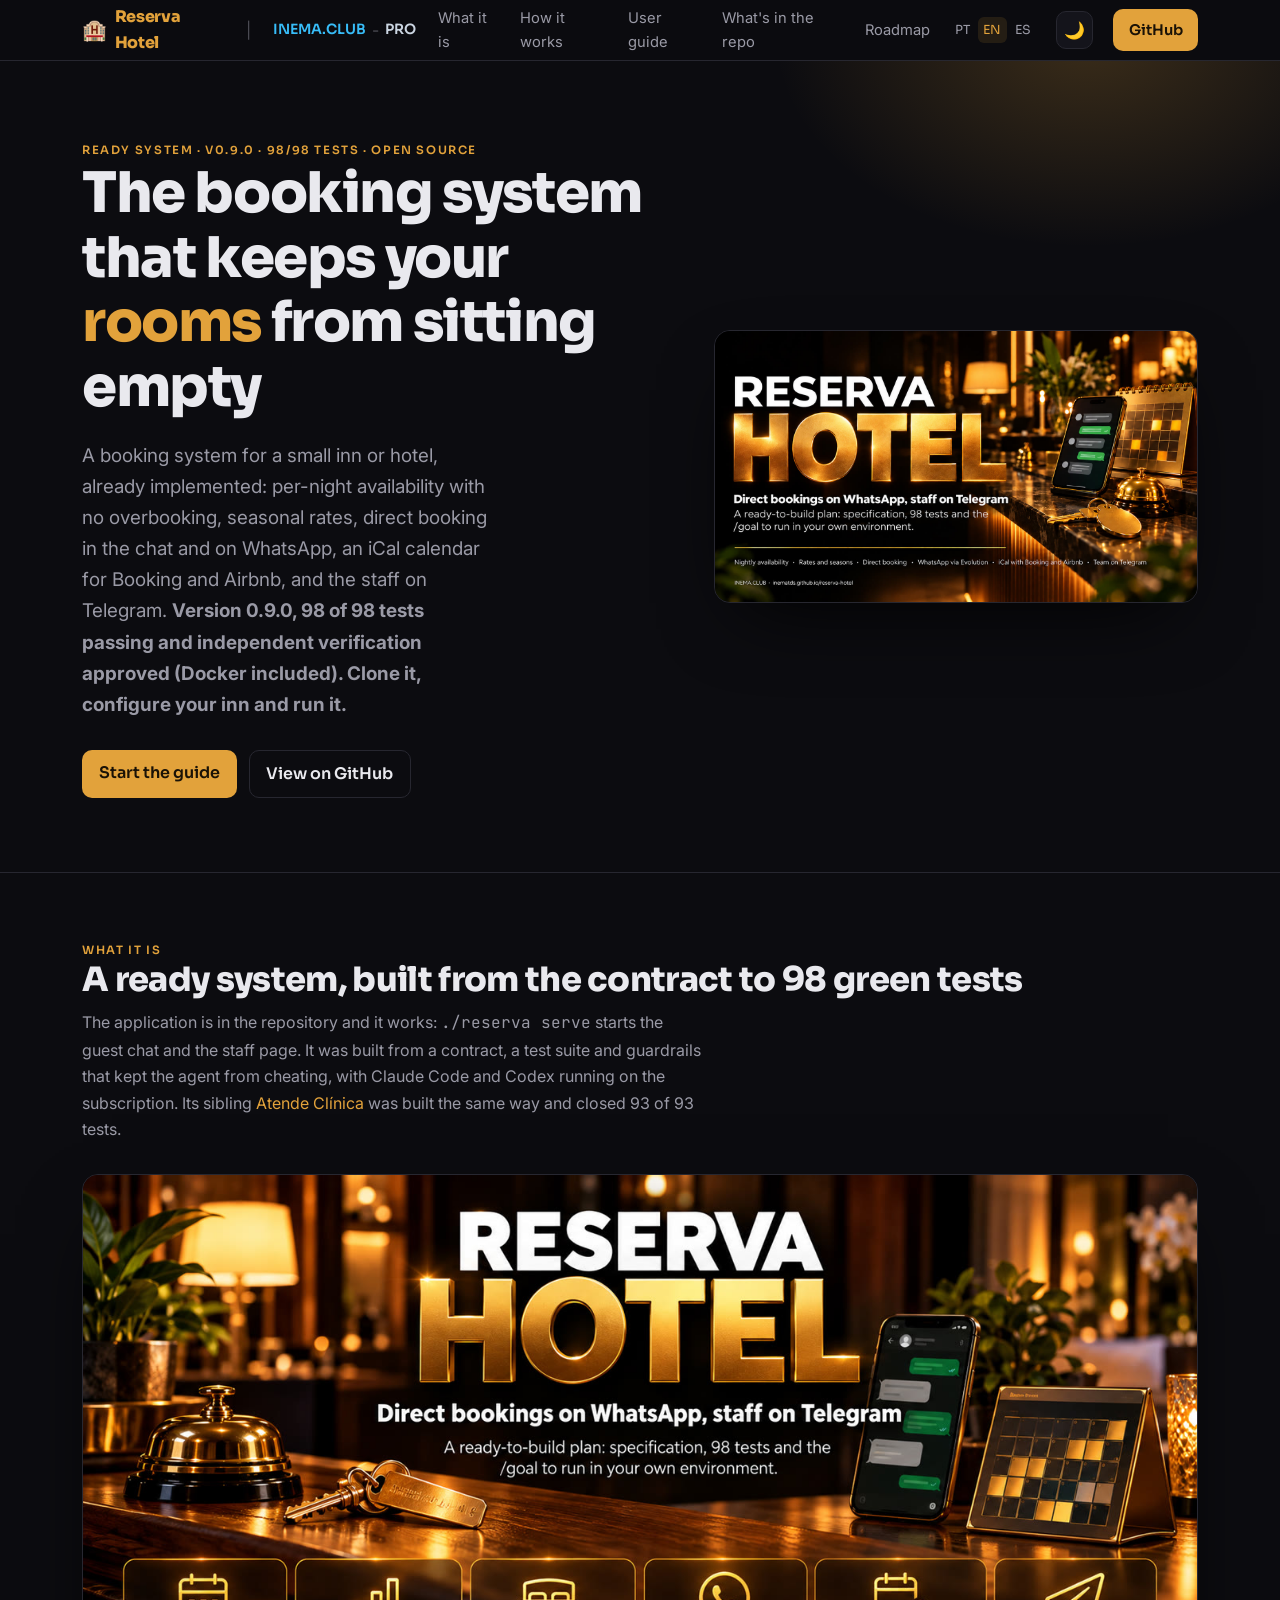
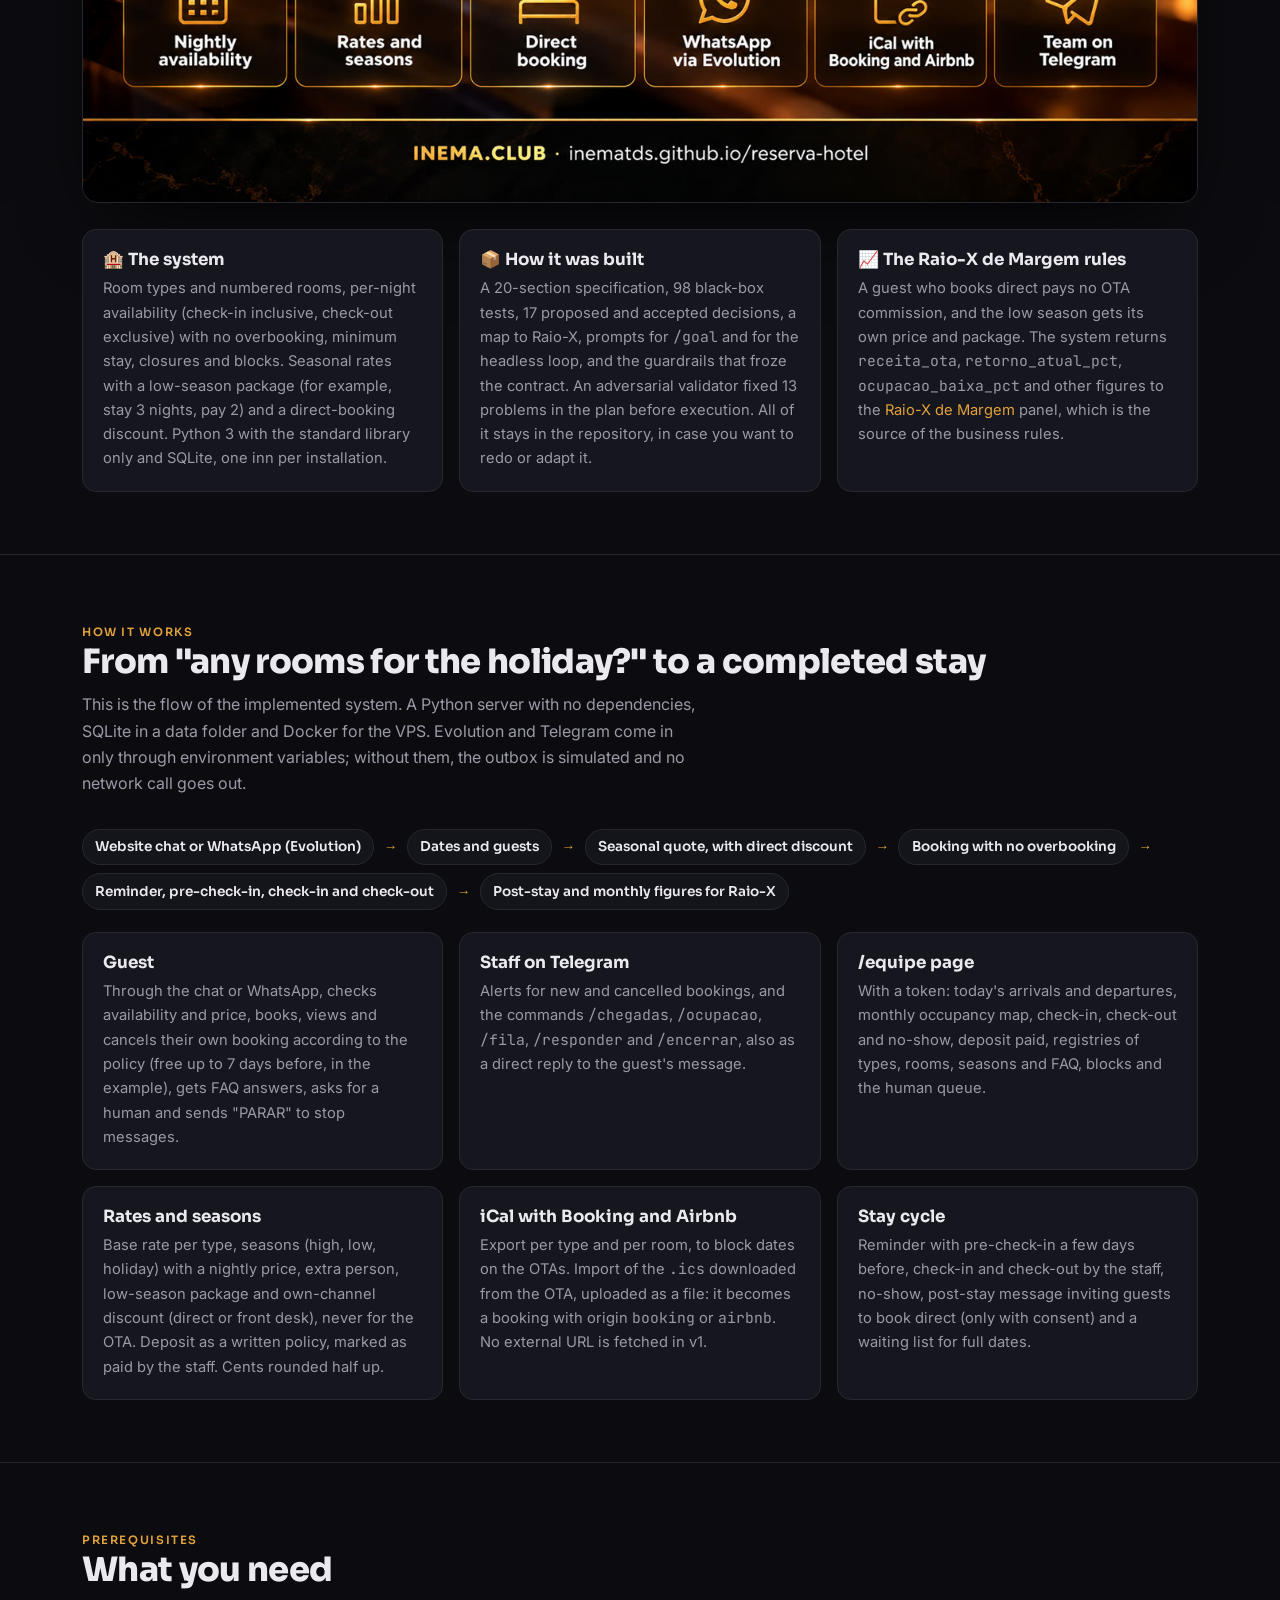
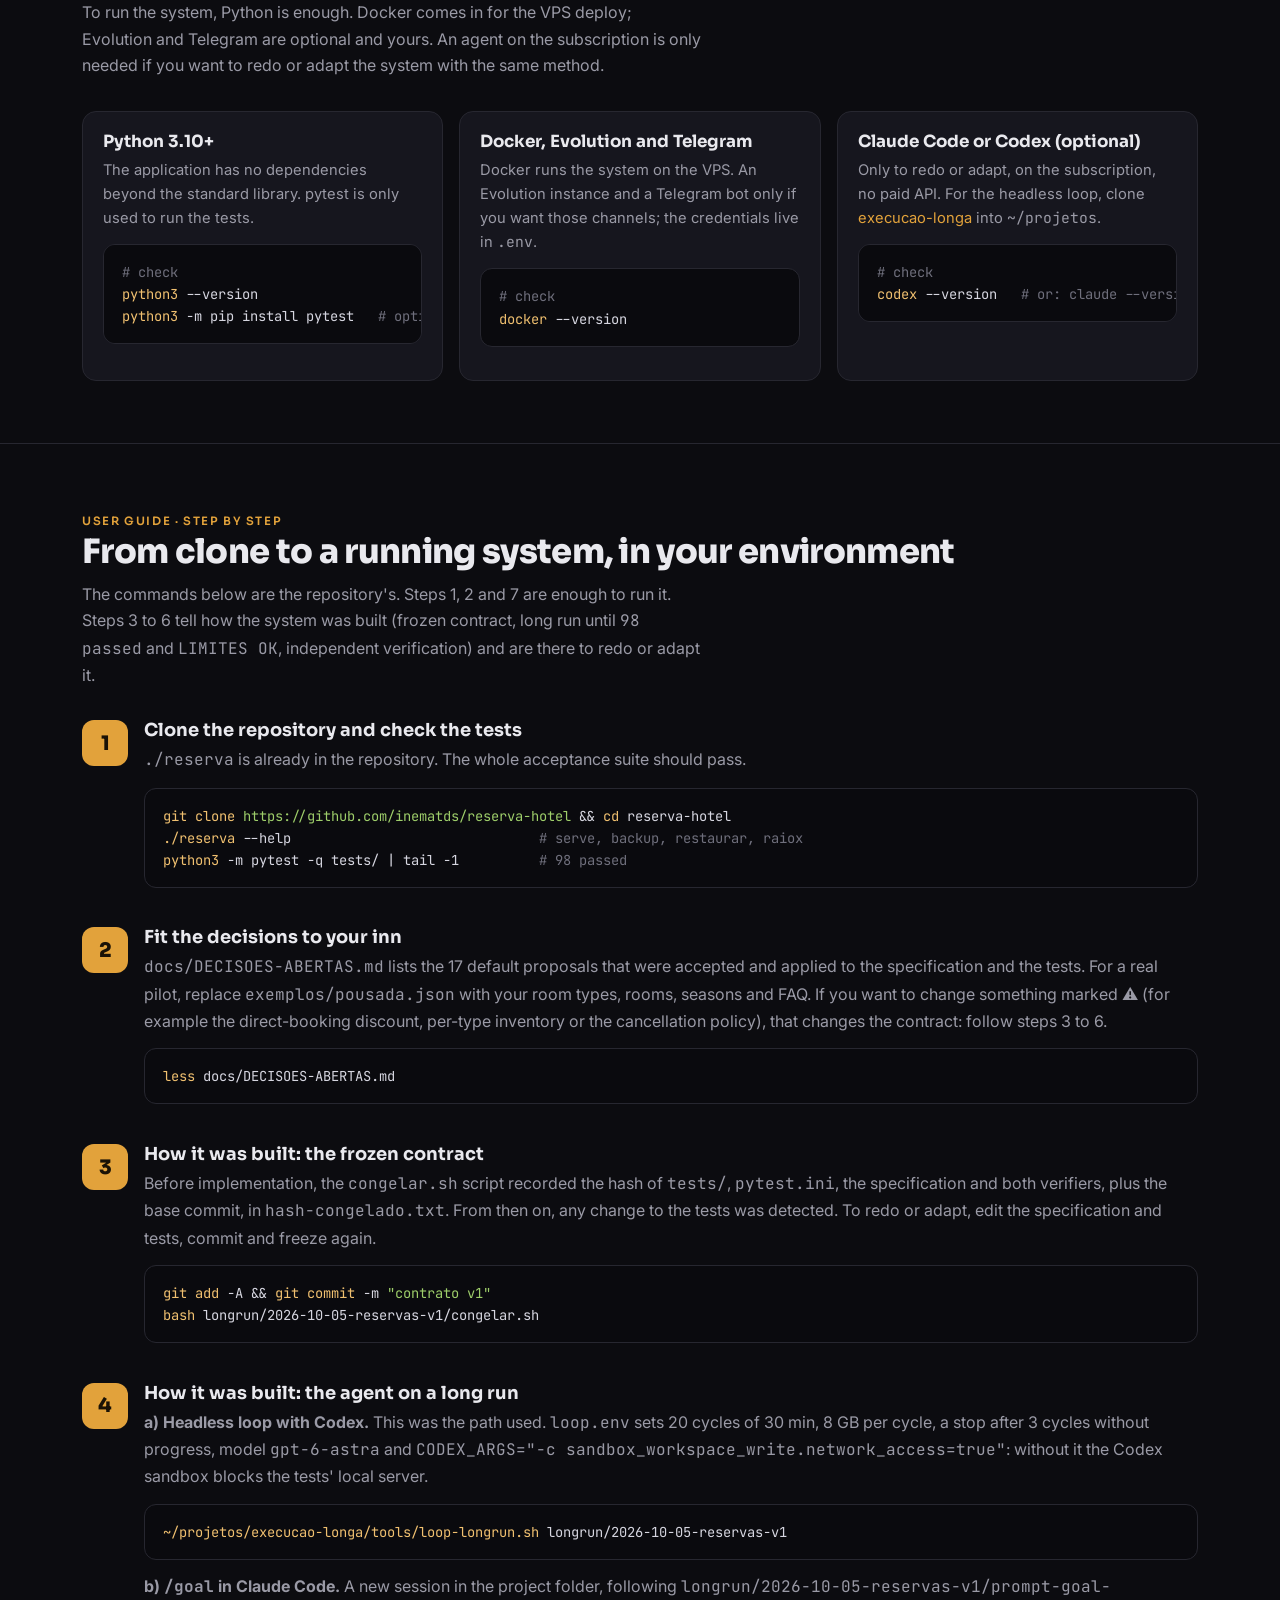
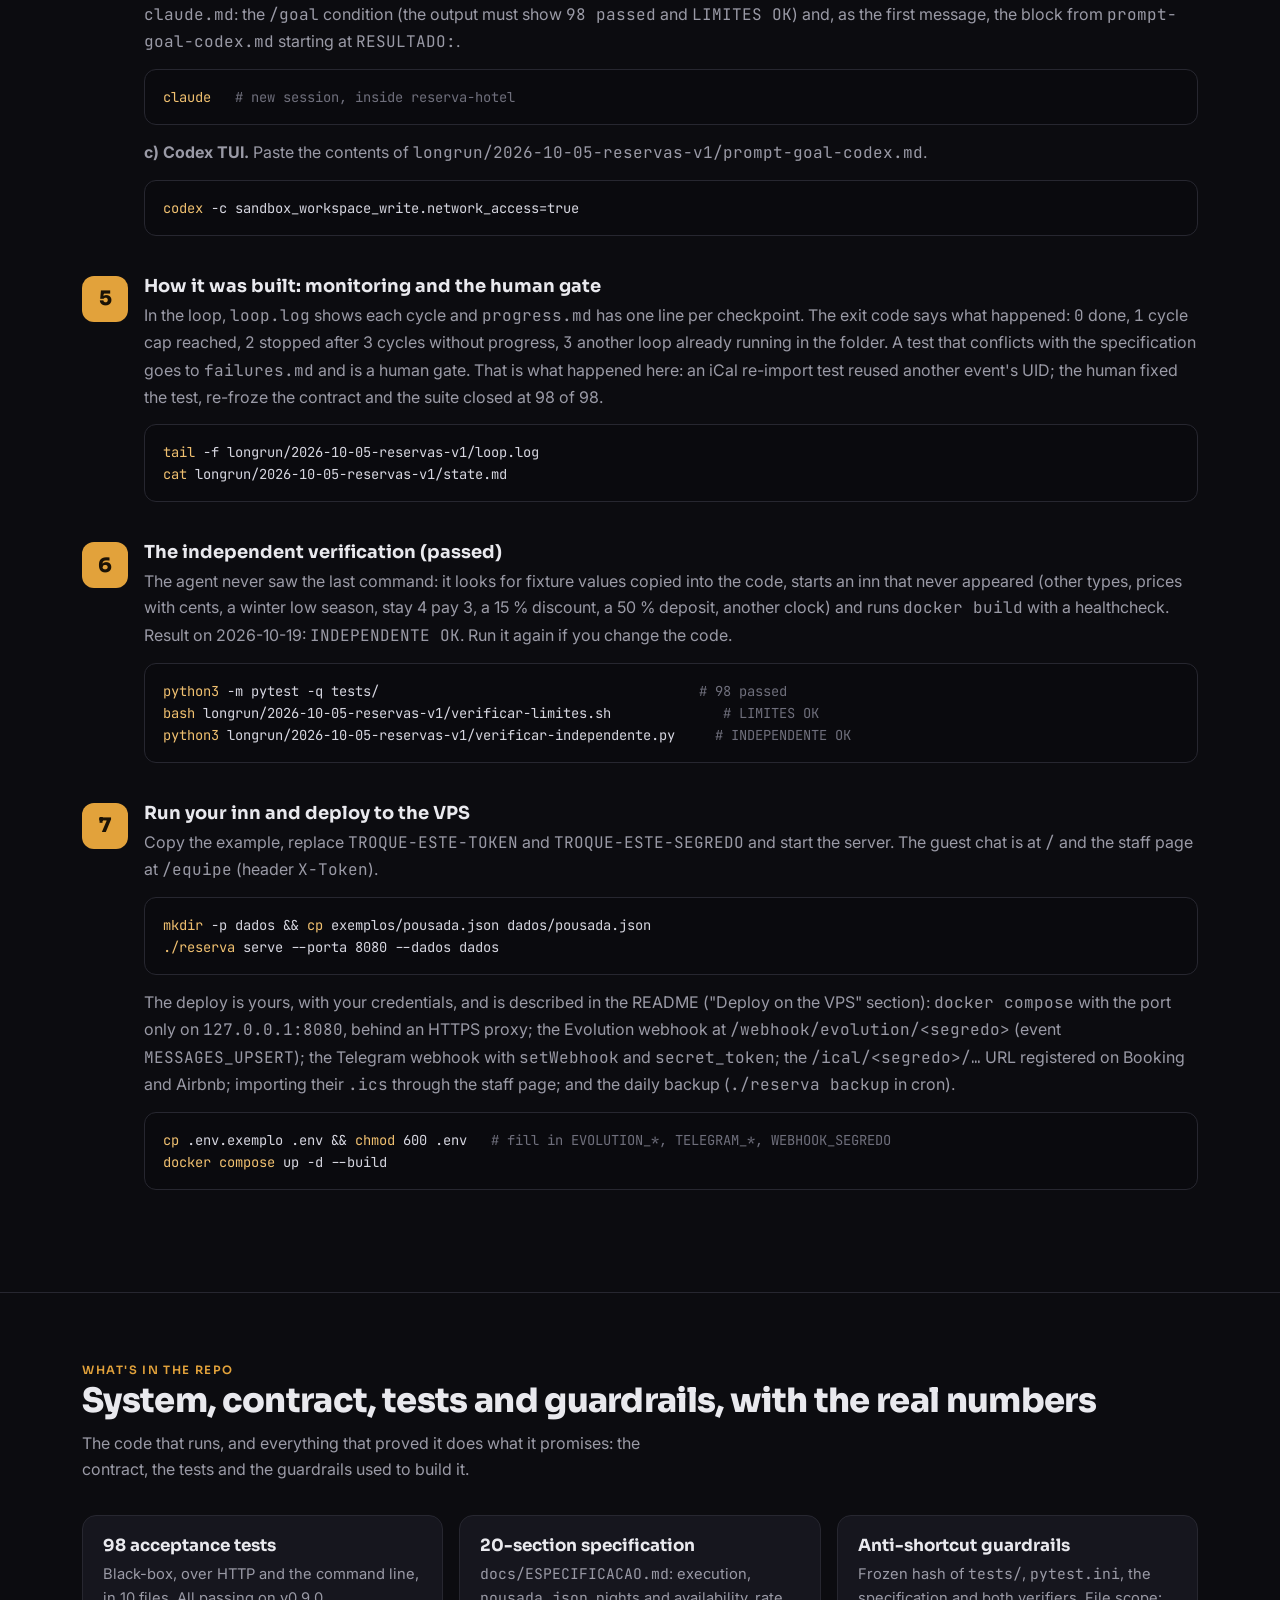
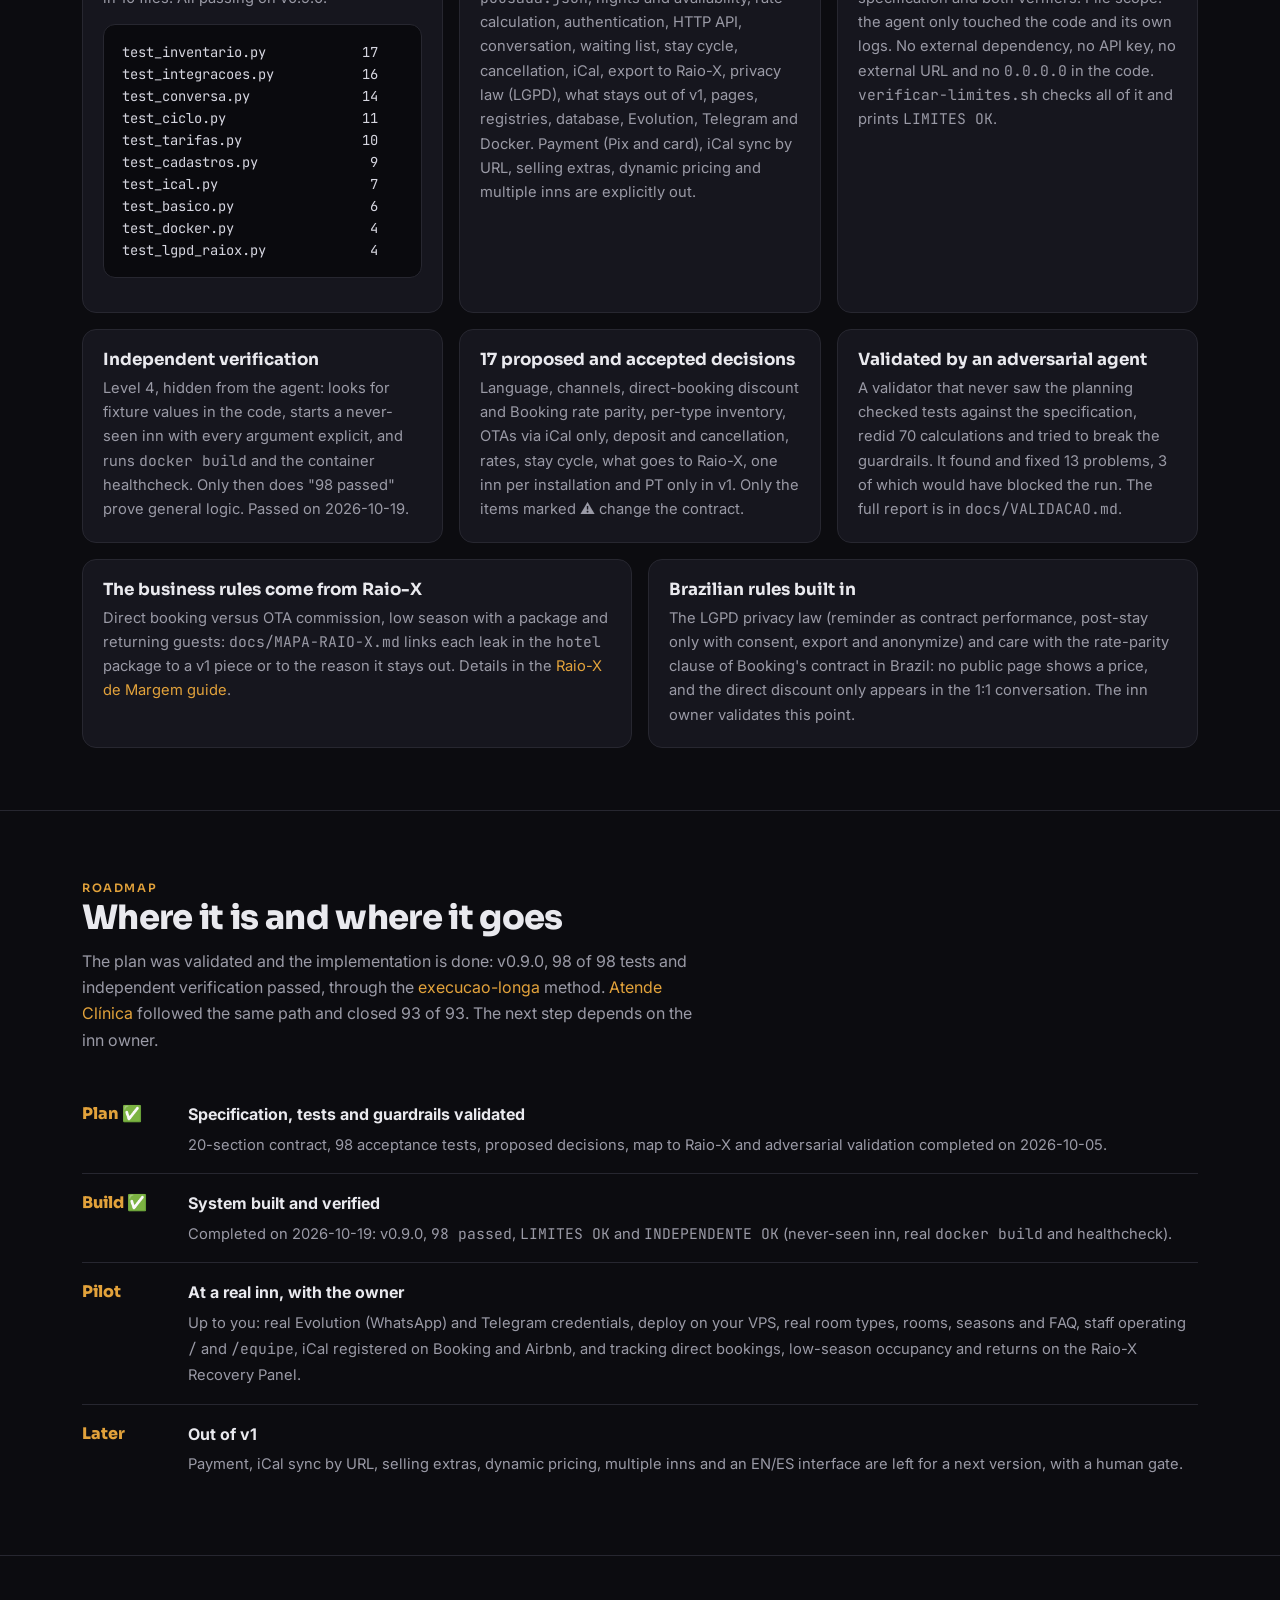
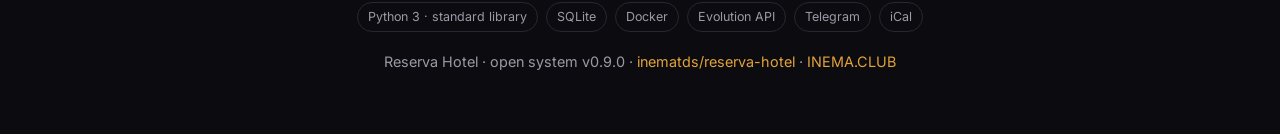
==== commit 1adb976a: "guia + README EN/ES: sistema implementado (v1) README.md PT: estado atualizado (v0.9.0, 98/98, INDEP" ====
--- a/guia/en/index.html
+++ b/guia/en/index.html
@@ -3,8 +3,8 @@
 <head>
 <meta charset="utf-8">
 <meta name="viewport" content="width=device-width, initial-scale=1">
-<title>Reserva Hotel — plan kit for inn and hotel booking, iCal and a Telegram team desk</title>
-<meta name="description" content="Open plan kit for a small inn or hotel booking system: specification, 98 acceptance tests, guardrails and prompts for an agent (Claude Code or Codex) to build it in your own environment. The system is not implemented yet.">
+<title>Reserva Hotel — booking system for inns and hotels, iCal and a Telegram team desk</title>
+<meta name="description" content="Open booking system for a small inn or hotel, already implemented (v0.9.0, 98/98 tests, independent verification passed): per-night availability, seasonal rates, direct booking in chat and on WhatsApp, iCal for Booking and Airbnb, and staff on Telegram. Python and SQLite, Docker for the VPS.">
 <link rel="alternate" hreflang="pt-BR" href="https://inematds.github.io/reserva-hotel/guia/">
 <link rel="alternate" hreflang="en" href="https://inematds.github.io/reserva-hotel/guia/en/">
 <link rel="alternate" hreflang="es" href="https://inematds.github.io/reserva-hotel/guia/es/">
@@ -113,7 +113,7 @@
     <a class="sec" href="#oque">What it is</a>
     <a class="sec" href="#fluxo">How it works</a>
     <a class="sec" href="#guia">User guide</a>
-    <a class="sec" href="#kit">What's in the kit</a>
+    <a class="sec" href="#kit">What's in the repo</a>
     <a class="sec" href="#roadmap">Roadmap</a>
     <span class="lang"><a href="../">PT</a><a class="on" href="./">EN</a><a href="../es/">ES</a></span>
     <button class="tgl" id="themeToggle" aria-label="Toggle theme" title="Toggle theme">🌙</button>
@@ -125,9 +125,9 @@
   <div class="glow"></div>
   <div class="wrap">
     <div>
-      <span class="chip">Plan kit · inn and hotel booking · open source</span>
-      <h1>The complete plan so no <span class="amb">room</span> sits empty</h1>
-      <p class="lead">Specification, 98 acceptance tests, guardrails and prompts for an agent to build, in your own environment, the booking system of a small inn or hotel: per-night availability with no overbooking, seasonal rates, direct booking in chat and WhatsApp, an iCal calendar for Booking and Airbnb, and the staff on Telegram. <strong>The system is not implemented yet: this repository is the plan, and you run the implementation.</strong></p>
+      <span class="chip">Ready system · v0.9.0 · 98/98 tests · open source</span>
+      <h1>The booking system that keeps your <span class="amb">rooms</span> from sitting empty</h1>
+      <p class="lead">A booking system for a small inn or hotel, already implemented: per-night availability with no overbooking, seasonal rates, direct booking in the chat and on WhatsApp, an iCal calendar for Booking and Airbnb, and the staff on Telegram. <strong>Version 0.9.0, 98 of 98 tests passing and independent verification approved (Docker included). Clone it, configure your inn and run it.</strong></p>
       <div class="cta">
         <a class="btn" href="#guia">Start the guide</a>
         <a class="btn ghost" href="https://github.com/inematds/reserva-hotel" target="_blank" rel="noopener">View on GitHub</a>
@@ -139,123 +139,123 @@
 
 <section id="oque"><div class="wrap">
   <span class="chip">What it is</span>
-  <h2>A kit to hand to the agent: from the contract to 98 green tests</h2>
-  <p class="sub">There is no finished app here. There is the contract for what the app must do, the test battery that proves it, and the guardrails that stop the agent from cheating. Claude Code or Codex builds it, running on your machine, on your subscription. The sibling project <a href="https://inematds.github.io/atende-clinica/guia/en/" target="_blank" rel="noopener">Atende Clínica</a> was made exactly this way and closed 93 of 93 tests.</p>
+  <h2>A ready system, built from the contract to 98 green tests</h2>
+  <p class="sub">The application is in the repository and it works: <code>./reserva serve</code> starts the guest chat and the staff page. It was built from a contract, a test suite and guardrails that kept the agent from cheating, with Claude Code and Codex running on the subscription. Its sibling <a href="https://inematds.github.io/atende-clinica/guia/" target="_blank" rel="noopener">Atende Clínica</a> was built the same way and closed 93 of 93 tests.</p>
   <figure style="margin:0 0 26px;border-radius:16px;overflow:hidden;border:1px solid var(--line);box-shadow:0 30px 80px -30px #000"><img src="../assets/banner-grade-en.jpg" alt="Per-night availability, seasonal rates, direct booking, iCal for Booking and Airbnb, stay cycle, staff on Telegram, privacy law and Raio-X" loading="lazy" style="width:100%;display:block"></figure>
   <div class="grid g3">
-    <div class="card"><h3>🏨 The system that comes out of the plan</h3><p>Room types and numbered rooms, per-night availability (check-in inclusive, check-out exclusive) with no overbooking, minimum stay, closures and blocks. Seasonal rates with a low-season package (for example, 3 nights pay 2) and a direct-booking discount. Python 3 with only the standard library and SQLite, one inn per installation.</p></div>
-    <div class="card"><h3>📦 The kit</h3><p>A 20-section specification, 98 black-box tests, 17 decisions already proposed, a map to Raio-X, prompts for <code>/goal</code> and for the headless loop, and the guardrails that freeze the contract. An adversarial validator already went through everything and fixed 13 problems, 3 of which would have blocked the run.</p></div>
-    <div class="card"><h3>📈 The rules of Raio-X de Margem</h3><p>A guest who books direct pays no OTA commission, and the low season gets its own price and package. The system returns <code>receita_ota</code>, <code>retorno_atual_pct</code>, <code>ocupacao_baixa_pct</code> and other figures for the <a href="https://inematds.github.io/raio-x-margem/guia/en/" target="_blank" rel="noopener">Raio-X de Margem</a> panel, which is the source of the business rules.</p></div>
+    <div class="card"><h3>🏨 The system</h3><p>Room types and numbered rooms, per-night availability (check-in inclusive, check-out exclusive) with no overbooking, minimum stay, closures and blocks. Seasonal rates with a low-season package (for example, stay 3 nights, pay 2) and a direct-booking discount. Python 3 with the standard library only and SQLite, one inn per installation.</p></div>
+    <div class="card"><h3>📦 How it was built</h3><p>A 20-section specification, 98 black-box tests, 17 proposed and accepted decisions, a map to Raio-X, prompts for <code>/goal</code> and for the headless loop, and the guardrails that froze the contract. An adversarial validator fixed 13 problems in the plan before execution. All of it stays in the repository, in case you want to redo or adapt it.</p></div>
+    <div class="card"><h3>📈 The Raio-X de Margem rules</h3><p>A guest who books direct pays no OTA commission, and the low season gets its own price and package. The system returns <code>receita_ota</code>, <code>retorno_atual_pct</code>, <code>ocupacao_baixa_pct</code> and other figures to the <a href="https://inematds.github.io/raio-x-margem/guia/" target="_blank" rel="noopener">Raio-X de Margem</a> panel, which is the source of the business rules.</p></div>
   </div>
 </div></section>
 
 <section id="fluxo"><div class="wrap">
   <span class="chip">How it works</span>
-  <h2>From "do you have a room for the holiday?" to a completed stay</h2>
-  <p class="sub">This is the flow of the planned system, what the agent will build. A Python server with no dependencies, SQLite in a data folder, and Docker for the VPS. Evolution and Telegram come in only through environment variables; without them, the outbox is simulated and no network call goes out.</p>
+  <h2>From "any rooms for the holiday?" to a completed stay</h2>
+  <p class="sub">This is the flow of the implemented system. A Python server with no dependencies, SQLite in a data folder and Docker for the VPS. Evolution and Telegram come in only through environment variables; without them, the outbox is simulated and no network call goes out.</p>
   <div class="flow">
     <span>Website chat or WhatsApp (Evolution)</span><span class="arr">→</span>
     <span>Dates and guests</span><span class="arr">→</span>
-    <span>Quote by season, with the direct discount</span><span class="arr">→</span>
+    <span>Seasonal quote, with direct discount</span><span class="arr">→</span>
     <span>Booking with no overbooking</span><span class="arr">→</span>
     <span>Reminder, pre-check-in, check-in and check-out</span><span class="arr">→</span>
-    <span>Post-stay message and the month's figures for Raio-X</span>
+    <span>Post-stay and monthly figures for Raio-X</span>
   </div>
   <div class="grid g3" style="margin-top:22px">
-    <div class="card"><h3>Guest</h3><p>Through chat or WhatsApp the guest checks availability and price, books, views and cancels their own booking according to the policy (free until 7 days before, in the example), gets answers from the FAQ, asks for a human agent and sends "PARAR" (stop) when they want no more messages.</p></div>
-    <div class="card"><h3>Staff on Telegram</h3><p>Notices of new and cancelled bookings, and the commands <code>/chegadas</code> (arrivals), <code>/ocupacao</code> (occupancy), <code>/fila</code> (queue), <code>/responder</code> (reply) and <code>/encerrar</code> (close), also as a direct reply to the guest's message.</p></div>
-    <div class="card"><h3>The /equipe page</h3><p>With a token: the day's arrivals and departures, the month's occupancy map, check-in, check-out and no-show, deposit paid, records for types, rooms, seasons and FAQ, blocks and the human queue.</p></div>
+    <div class="card"><h3>Guest</h3><p>Through the chat or WhatsApp, checks availability and price, books, views and cancels their own booking according to the policy (free up to 7 days before, in the example), gets FAQ answers, asks for a human and sends "PARAR" to stop messages.</p></div>
+    <div class="card"><h3>Staff on Telegram</h3><p>Alerts for new and cancelled bookings, and the commands <code>/chegadas</code>, <code>/ocupacao</code>, <code>/fila</code>, <code>/responder</code> and <code>/encerrar</code>, also as a direct reply to the guest's message.</p></div>
+    <div class="card"><h3>/equipe page</h3><p>With a token: today's arrivals and departures, monthly occupancy map, check-in, check-out and no-show, deposit paid, registries of types, rooms, seasons and FAQ, blocks and the human queue.</p></div>
   </div>
   <div class="grid g3" style="margin-top:16px">
-    <div class="card"><h3>Rates and seasons</h3><p>Base rate per type, seasons (high, low, holiday) with a price per night, extra guest, low-season package and an own-channel discount (direct or front desk), never for the OTA. The deposit is a written policy, marked as paid by the staff. Cents rounded half up.</p></div>
-    <div class="card"><h3>iCal with Booking and Airbnb</h3><p>Export per type and per room, to block the dates on the OTAs. Import of the <code>.ics</code> downloaded from the OTA, sent as a file: it becomes a booking with source <code>booking</code> or <code>airbnb</code>. No external URL is fetched in v1.</p></div>
-    <div class="card"><h3>Stay cycle</h3><p>A reminder with pre-check-in a few days ahead, check-in and check-out by the staff, no-show, a post-stay message inviting the guest to book direct (only with consent) and a waitlist for full dates.</p></div>
+    <div class="card"><h3>Rates and seasons</h3><p>Base rate per type, seasons (high, low, holiday) with a nightly price, extra person, low-season package and own-channel discount (direct or front desk), never for the OTA. Deposit as a written policy, marked as paid by the staff. Cents rounded half up.</p></div>
+    <div class="card"><h3>iCal with Booking and Airbnb</h3><p>Export per type and per room, to block dates on the OTAs. Import of the <code>.ics</code> downloaded from the OTA, uploaded as a file: it becomes a booking with origin <code>booking</code> or <code>airbnb</code>. No external URL is fetched in v1.</p></div>
+    <div class="card"><h3>Stay cycle</h3><p>Reminder with pre-check-in a few days before, check-in and check-out by the staff, no-show, post-stay message inviting guests to book direct (only with consent) and a waiting list for full dates.</p></div>
   </div>
 </div></section>
 
 <section id="pre"><div class="wrap">
   <span class="chip">Prerequisites</span>
   <h2>What you need</h2>
-  <p class="sub">To run the plan you only need Python for the tests and an agent logged in through a subscription. Docker only comes in at the final check and the deploy; Evolution and Telegram are optional and yours.</p>
+  <p class="sub">To run the system, Python is enough. Docker comes in for the VPS deploy; Evolution and Telegram are optional and yours. An agent on the subscription is only needed if you want to redo or adapt the system with the same method.</p>
   <div class="grid g3">
-    <div class="card"><h3>Python 3.10+ and pytest</h3><p>The tests use pytest (a development tool). The application itself will have no dependencies.</p><pre><span class="c"># check</span>
+    <div class="card"><h3>Python 3.10+</h3><p>The application has no dependencies beyond the standard library. pytest is only used to run the tests.</p><pre><span class="c"># check</span>
 <span class="k">python3</span> --version
-<span class="k">python3</span> -m pip install pytest</pre></div>
-    <div class="card"><h3>Claude Code or Codex</h3><p>Through the subscription, no paid API. For the headless loop, clone <a href="https://github.com/inematds/execucao-longa" target="_blank" rel="noopener">execucao-longa</a> into <code>~/projetos</code>.</p><pre><span class="c"># check</span>
+<span class="k">python3</span> -m pip install pytest   <span class="c"># optional</span></pre></div>
+    <div class="card"><h3>Docker, Evolution and Telegram</h3><p>Docker runs the system on the VPS. An Evolution instance and a Telegram bot only if you want those channels; the credentials live in <code>.env</code>.</p><pre><span class="c"># check</span>
+<span class="k">docker</span> --version</pre></div>
+    <div class="card"><h3>Claude Code or Codex (optional)</h3><p>Only to redo or adapt, on the subscription, no paid API. For the headless loop, clone <a href="https://github.com/inematds/execucao-longa" target="_blank" rel="noopener">execucao-longa</a> into <code>~/projetos</code>.</p><pre><span class="c"># check</span>
 <span class="k">codex</span> --version   <span class="c"># or: claude --version</span></pre></div>
-    <div class="card"><h3>Docker, Evolution and Telegram</h3><p>Docker does the final build and the VPS deploy. An Evolution instance and a Telegram bot only if you want the channels; the credentials live in <code>.env</code>.</p><pre><span class="c"># check</span>
-<span class="k">docker</span> --version</pre></div>
   </div>
 </div></section>
 
 <section id="guia"><div class="wrap">
   <span class="chip">User guide · step by step</span>
-  <h2>From the clone to the implemented system, in your environment</h2>
-  <p class="sub">The commands below are the repository's own. The cycle: answer the decisions, freeze the contract, run the agent until <code>98 passed</code> and <code>LIMITES OK</code>, and check with the independent verification.</p>
+  <h2>From clone to a running system, in your environment</h2>
+  <p class="sub">The commands below are the repository's. Steps 1, 2 and 7 are enough to run it. Steps 3 to 6 tell how the system was built (frozen contract, long run until <code>98 passed</code> and <code>LIMITES OK</code>, independent verification) and are there to redo or adapt it.</p>
 
   <div class="step"><div class="b">1</div><div>
-    <h3>Clone the repository</h3>
-    <p>There is no <code>./reserva</code> yet: the repository only holds the plan. Check that the suite is collected without errors and that nothing passes yet (without the implementation the tests fail or error out, and that is expected).</p>
+    <h3>Clone the repository and check the tests</h3>
+    <p><code>./reserva</code> is already in the repository. The whole acceptance suite should pass.</p>
 <pre><span class="k">git clone</span> <span class="s">https://github.com/inematds/reserva-hotel</span> && <span class="k">cd</span> reserva-hotel
-<span class="k">python3</span> -m pytest -q --collect-only | tail -1   <span class="c"># 98 tests collected</span>
-<span class="k">python3</span> -m pytest -q | tail -1                  <span class="c"># 0 passed</span></pre>
+<span class="k">./reserva</span> --help                               <span class="c"># serve, backup, restaurar, raiox</span>
+<span class="k">python3</span> -m pytest -q tests/ | tail -1          <span class="c"># 98 passed</span></pre>
   </div></div>
 
   <div class="step"><div class="b">2</div><div>
-    <h3>Answer the open decisions</h3>
-    <p>Read <code>docs/DECISOES-ABERTAS.md</code> (written in Portuguese): there are 17 default proposals already applied in the specification and the tests. Answering "ok on everything" unblocks the run. If you change anything marked ⚠ (for example the direct-booking discount, per-type inventory or the cancellation policy), edit <code>docs/ESPECIFICACAO.md</code> and the tests before freezing. For a real pilot, also replace <code>exemplos/pousada.json</code> with your own room types, rooms, seasons and FAQ.</p>
+    <h3>Fit the decisions to your inn</h3>
+    <p><code>docs/DECISOES-ABERTAS.md</code> lists the 17 default proposals that were accepted and applied to the specification and the tests. For a real pilot, replace <code>exemplos/pousada.json</code> with your room types, rooms, seasons and FAQ. If you want to change something marked ⚠ (for example the direct-booking discount, per-type inventory or the cancellation policy), that changes the contract: follow steps 3 to 6.</p>
 <pre><span class="k">less</span> docs/DECISOES-ABERTAS.md</pre>
   </div></div>
 
   <div class="step"><div class="b">3</div><div>
-    <h3>Freeze the contract</h3>
-    <p>With everything committed, the script records the hash of <code>tests/</code>, <code>pytest.ini</code>, the specification and the two verifiers, plus the base commit in <code>hash-congelado.txt</code>, and makes one commit. From then on, any change to the tests is detected. If there are pending changes, the script stops and asks you to commit first.</p>
+    <h3>How it was built: the frozen contract</h3>
+    <p>Before implementation, the <code>congelar.sh</code> script recorded the hash of <code>tests/</code>, <code>pytest.ini</code>, the specification and both verifiers, plus the base commit, in <code>hash-congelado.txt</code>. From then on, any change to the tests was detected. To redo or adapt, edit the specification and tests, commit and freeze again.</p>
 <pre><span class="k">git add</span> -A && <span class="k">git commit</span> -m <span class="s">"contrato v1"</span>
 <span class="k">bash</span> longrun/2026-10-05-reservas-v1/congelar.sh</pre>
   </div></div>
 
   <div class="step"><div class="b">4</div><div>
-    <h3>Run the agent (pick one path)</h3>
-    <p><strong>a) Headless loop with Codex (recommended).</strong> <code>loop.env</code> sets 20 cycles of 30 min, 8 GB per cycle, a stop after 3 cycles without progress, model <code>gpt-6-astra</code> and <code>CODEX_ARGS="-c sandbox_workspace_write.network_access=true"</code>: without it the Codex sandbox blocks the tests' local server.</p>
+    <h3>How it was built: the agent on a long run</h3>
+    <p><strong>a) Headless loop with Codex.</strong> This was the path used. <code>loop.env</code> sets 20 cycles of 30 min, 8 GB per cycle, a stop after 3 cycles without progress, model <code>gpt-6-astra</code> and <code>CODEX_ARGS="-c sandbox_workspace_write.network_access=true"</code>: without it the Codex sandbox blocks the tests' local server.</p>
 <pre><span class="k">~/projetos/execucao-longa/tools/loop-longrun.sh</span> longrun/2026-10-05-reservas-v1</pre>
-    <p><strong>b) <code>/goal</code> in Claude Code.</strong> Open a new Claude Code session in the project folder and follow <code>longrun/2026-10-05-reservas-v1/prompt-goal-claude.md</code>: paste the <code>/goal</code> condition (the output must show <code>98 passed</code> and <code>LIMITES OK</code>) and, as the first message, the block from <code>prompt-goal-codex.md</code> starting at <code>RESULTADO:</code>.</p>
+    <p><strong>b) <code>/goal</code> in Claude Code.</strong> A new session in the project folder, following <code>longrun/2026-10-05-reservas-v1/prompt-goal-claude.md</code>: the <code>/goal</code> condition (the output must show <code>98 passed</code> and <code>LIMITES OK</code>) and, as the first message, the block from <code>prompt-goal-codex.md</code> starting at <code>RESULTADO:</code>.</p>
 <pre><span class="k">claude</span>   <span class="c"># new session, inside reserva-hotel</span></pre>
     <p><strong>c) Codex TUI.</strong> Paste the contents of <code>longrun/2026-10-05-reservas-v1/prompt-goal-codex.md</code>.</p>
 <pre><span class="k">codex</span> -c sandbox_workspace_write.network_access=true</pre>
   </div></div>
 
   <div class="step"><div class="b">5</div><div>
-    <h3>Follow along</h3>
-    <p>In the loop, <code>loop.log</code> shows each cycle and <code>progress.md</code> has one line per checkpoint. The loop's exit code tells you what happened: <code>0</code> done (the final test passed), <code>1</code> cycle ceiling reached, <code>2</code> stopped after 3 cycles without progress, <code>3</code> another loop is already running in the folder. A test that conflicts with the specification goes to <code>failures.md</code>: that is a human gate, and the agent must not adjust the test or the specification.</p>
+    <h3>How it was built: monitoring and the human gate</h3>
+    <p>In the loop, <code>loop.log</code> shows each cycle and <code>progress.md</code> has one line per checkpoint. The exit code says what happened: <code>0</code> done, <code>1</code> cycle cap reached, <code>2</code> stopped after 3 cycles without progress, <code>3</code> another loop already running in the folder. A test that conflicts with the specification goes to <code>failures.md</code> and is a human gate. That is what happened here: an iCal re-import test reused another event's UID; the human fixed the test, re-froze the contract and the suite closed at 98 of 98.</p>
 <pre><span class="k">tail</span> -f longrun/2026-10-05-reservas-v1/loop.log
 <span class="k">cat</span> longrun/2026-10-05-reservas-v1/state.md</pre>
   </div></div>
 
   <div class="step"><div class="b">6</div><div>
-    <h3>Check with the independent verification</h3>
-    <p>When the agent says "done", run the three commands. The last one the agent has never seen: it looks for fixture values copied into the code, brings up an inn that never appeared (other types, prices with cents, a winter low season, a 4-pay-3 package, a 15 % discount, a 50 % deposit, another clock) and runs <code>docker build</code> with a healthcheck. Then open <code>/</code> and <code>/equipe</code> in the browser.</p>
+    <h3>The independent verification (passed)</h3>
+    <p>The agent never saw the last command: it looks for fixture values copied into the code, starts an inn that never appeared (other types, prices with cents, a winter low season, stay 4 pay 3, a 15 % discount, a 50 % deposit, another clock) and runs <code>docker build</code> with a healthcheck. Result on 2026-10-19: <code>INDEPENDENTE OK</code>. Run it again if you change the code.</p>
 <pre><span class="k">python3</span> -m pytest -q tests/                                        <span class="c"># 98 passed</span>
 <span class="k">bash</span> longrun/2026-10-05-reservas-v1/verificar-limites.sh              <span class="c"># LIMITES OK</span>
 <span class="k">python3</span> longrun/2026-10-05-reservas-v1/verificar-independente.py     <span class="c"># INDEPENDENTE OK</span></pre>
   </div></div>
 
   <div class="step"><div class="b">7</div><div>
-    <h3>Run your own inn and deploy to a VPS</h3>
-    <p>With the system implemented, copy the example, replace <code>TROQUE-ESTE-TOKEN</code> and <code>TROQUE-ESTE-SEGREDO</code> (the placeholder token and secret) and start the server. The guest chat lives at <code>/</code> and the staff page at <code>/equipe</code> (header <code>X-Token</code>).</p>
+    <h3>Run your inn and deploy to the VPS</h3>
+    <p>Copy the example, replace <code>TROQUE-ESTE-TOKEN</code> and <code>TROQUE-ESTE-SEGREDO</code> and start the server. The guest chat is at <code>/</code> and the staff page at <code>/equipe</code> (header <code>X-Token</code>).</p>
 <pre><span class="k">mkdir</span> -p dados && <span class="k">cp</span> exemplos/pousada.json dados/pousada.json
 <span class="k">./reserva</span> serve --porta 8080 --dados dados</pre>
-    <p>The deploy is yours, with your credentials. The agent itself writes the deploy README as part of the goal: bring up <code>docker compose</code> (port only on <code>127.0.0.1:8080</code>, behind an HTTPS proxy), the Evolution webhook at <code>/webhook/evolution/&lt;secret&gt;</code> (event <code>MESSAGES_UPSERT</code>), the Telegram webhook with <code>setWebhook</code> and <code>secret_token</code>, the <code>/ical/&lt;secret&gt;/…</code> URL registered on Booking and Airbnb, the import of their <code>.ics</code> through the staff page and the daily backup (<code>./reserva backup</code> in cron).</p>
+    <p>The deploy is yours, with your credentials, and is described in the README ("Deploy on the VPS" section): <code>docker compose</code> with the port only on <code>127.0.0.1:8080</code>, behind an HTTPS proxy; the Evolution webhook at <code>/webhook/evolution/&lt;segredo&gt;</code> (event <code>MESSAGES_UPSERT</code>); the Telegram webhook with <code>setWebhook</code> and <code>secret_token</code>; the <code>/ical/&lt;segredo&gt;/…</code> URL registered on Booking and Airbnb; importing their <code>.ics</code> through the staff page; and the daily backup (<code>./reserva backup</code> in cron).</p>
 <pre><span class="k">cp</span> .env.exemplo .env && <span class="k">chmod</span> 600 .env   <span class="c"># fill in EVOLUTION_*, TELEGRAM_*, WEBHOOK_SEGREDO</span>
 <span class="k">docker compose</span> up -d --build</pre>
   </div></div>
 </div></section>
 
 <section id="kit"><div class="wrap">
-  <span class="chip">What's in the kit</span>
-  <h2>Contract, tests and guardrails, with the real numbers</h2>
-  <p class="sub">Everything the agent needs to build, and everything that stops it from pretending it built.</p>
+  <span class="chip">What's in the repo</span>
+  <h2>System, contract, tests and guardrails, with the real numbers</h2>
+  <p class="sub">The code that runs, and everything that proved it does what it promises: the contract, the tests and the guardrails used to build it.</p>
   <div class="grid g3">
-    <div class="card"><h3>98 acceptance tests</h3><p>Black-box, over HTTP and the command line, in 10 files.</p><pre>test_inventario.py            17
+    <div class="card"><h3>98 acceptance tests</h3><p>Black-box, over HTTP and the command line, in 10 files. All passing on v0.9.0.</p><pre>test_inventario.py            17
 test_integracoes.py           16
 test_conversa.py              14
 test_ciclo.py                 11
@@ -265,32 +265,32 @@
 test_basico.py                 6
 test_docker.py                 4
 test_lgpd_raiox.py             4</pre></div>
-    <div class="card"><h3>A 20-section specification</h3><p><code>docs/ESPECIFICACAO.md</code>: execution, <code>pousada.json</code>, nights and availability, rate calculation, authentication, HTTP API, conversation, waitlist, stay cycle, cancellation, iCal, export to Raio-X, privacy law (LGPD), what stays out of v1, pages, records, database, Evolution, Telegram and Docker. Payment (Pix and cards), iCal sync by URL, selling extras, dynamic pricing and multiple inns are explicitly out.</p></div>
-    <div class="card"><h3>Guardrails against shortcuts</h3><p>A frozen hash of <code>tests/</code>, <code>pytest.ini</code>, the specification and the two verifiers. File scope: the agent only touches the code and its own records. No external dependency, no API key, no external URL and no <code>0.0.0.0</code> in the code. <code>verificar-limites.sh</code> checks all of this and prints <code>LIMITES OK</code>.</p></div>
-    <div class="card"><h3>Independent verification</h3><p>Level 4, hidden from the agent: it looks for fixture values in the code, brings up an inn nobody has seen, with every argument explicit, and runs <code>docker build</code> and a container healthcheck. Only then does "98 passed" prove general logic.</p></div>
-    <div class="card"><h3>17 decisions already proposed</h3><p>Language, channels, the direct-booking discount and Booking parity, per-type inventory, OTAs through iCal only, deposit and cancellation, rates, the stay cycle, what goes to Raio-X, one inn per installation and PT only in v1. Only the items marked ⚠ change the contract.</p></div>
-    <div class="card"><h3>Validated by an adversarial agent</h3><p>A validator that never saw the planning checked tests against the specification, redid 70 calculations and tried to get around the guardrails. It found and fixed 13 problems, 3 of which would have blocked the run. The full account is in <code>docs/VALIDACAO.md</code>.</p></div>
+    <div class="card"><h3>20-section specification</h3><p><code>docs/ESPECIFICACAO.md</code>: execution, <code>pousada.json</code>, nights and availability, rate calculation, authentication, HTTP API, conversation, waiting list, stay cycle, cancellation, iCal, export to Raio-X, privacy law (LGPD), what stays out of v1, pages, registries, database, Evolution, Telegram and Docker. Payment (Pix and card), iCal sync by URL, selling extras, dynamic pricing and multiple inns are explicitly out.</p></div>
+    <div class="card"><h3>Anti-shortcut guardrails</h3><p>Frozen hash of <code>tests/</code>, <code>pytest.ini</code>, the specification and both verifiers. File scope: the agent only touched the code and its own logs. No external dependency, no API key, no external URL and no <code>0.0.0.0</code> in the code. <code>verificar-limites.sh</code> checks all of it and prints <code>LIMITES OK</code>.</p></div>
+    <div class="card"><h3>Independent verification</h3><p>Level 4, hidden from the agent: looks for fixture values in the code, starts a never-seen inn with every argument explicit, and runs <code>docker build</code> and the container healthcheck. Only then does "98 passed" prove general logic. Passed on 2026-10-19.</p></div>
+    <div class="card"><h3>17 proposed and accepted decisions</h3><p>Language, channels, direct-booking discount and Booking rate parity, per-type inventory, OTAs via iCal only, deposit and cancellation, rates, stay cycle, what goes to Raio-X, one inn per installation and PT only in v1. Only the items marked ⚠ change the contract.</p></div>
+    <div class="card"><h3>Validated by an adversarial agent</h3><p>A validator that never saw the planning checked tests against the specification, redid 70 calculations and tried to break the guardrails. It found and fixed 13 problems, 3 of which would have blocked the run. The full report is in <code>docs/VALIDACAO.md</code>.</p></div>
   </div>
   <div class="grid g2" style="margin-top:16px">
-    <div class="card"><h3>The business rules come from Raio-X</h3><p>Direct booking versus OTA commission, a low season with a package, and the guest who comes back: <code>docs/MAPA-RAIO-X.md</code> ties each leak of the <code>hotel</code> pack to a piece of v1 or to the reason it stays out. Details in the <a href="https://inematds.github.io/raio-x-margem/guia/en/" target="_blank" rel="noopener">Raio-X de Margem guide</a>.</p></div>
-    <div class="card"><h3>Built-in rules are Brazilian</h3><p>LGPD (Brazil's privacy law: the reminder as contract performance, the post-stay message only with consent, export and anonymize) and the care around price parity in Booking's contract in Brazil: no public page shows a price, and the direct discount only appears in the 1:1 conversation. The inn's owner validates this point. Outside Brazil, adapt them to local law.</p></div>
+    <div class="card"><h3>The business rules come from Raio-X</h3><p>Direct booking versus OTA commission, low season with a package and returning guests: <code>docs/MAPA-RAIO-X.md</code> links each leak in the <code>hotel</code> package to a v1 piece or to the reason it stays out. Details in the <a href="https://inematds.github.io/raio-x-margem/guia/" target="_blank" rel="noopener">Raio-X de Margem guide</a>.</p></div>
+    <div class="card"><h3>Brazilian rules built in</h3><p>The LGPD privacy law (reminder as contract performance, post-stay only with consent, export and anonymize) and care with the rate-parity clause of Booking's contract in Brazil: no public page shows a price, and the direct discount only appears in the 1:1 conversation. The inn owner validates this point.</p></div>
   </div>
 </div></section>
 
 <section id="roadmap"><div class="wrap">
   <span class="chip">Roadmap</span>
-  <h2>Where it stands and where it goes</h2>
-  <p class="sub">The plan is ready and validated. The implementation does not exist yet: it is born when you run the <code>/goal</code>, through the <a href="https://inematds.github.io/execucao-longa/guia/" target="_blank" rel="noopener">execucao-longa</a> method. <a href="https://inematds.github.io/atende-clinica/guia/en/" target="_blank" rel="noopener">Atende Clínica</a> followed the same path and closed 93 of 93.</p>
-  <div class="phase"><div class="tag">Plan ✅</div><div class="d"><strong>Specification, tests and guardrails validated</strong><span>A 20-section contract, 98 acceptance tests, proposed decisions, a map to Raio-X and an adversarial validation finished on 05/10/2026.</span></div></div>
-  <div class="phase"><div class="tag">Implementation</div><div class="d"><strong>You run the /goal</strong><span>Answer the decisions, freeze the contract and let the agent work until <code>98 passed</code> and <code>LIMITES OK</code>, then the independent verification. Today the system is not implemented.</span></div></div>
-  <div class="phase"><div class="tag">Pilot</div><div class="d"><strong>In a real inn</strong><span>Set up the real room types, rooms, seasons and FAQ, publish on the VPS, register the iCal on Booking and Airbnb and track direct bookings, low-season occupancy and return guests in the Raio-X Recovery Panel.</span></div></div>
-  <div class="phase"><div class="tag">Later</div><div class="d"><strong>Out of v1</strong><span>Payment, iCal sync by URL, selling extras, dynamic pricing, multiple inns and an EN/ES interface are left for a next version, behind a human gate.</span></div></div>
+  <h2>Where it is and where it goes</h2>
+  <p class="sub">The plan was validated and the implementation is done: v0.9.0, 98 of 98 tests and independent verification passed, through the <a href="https://inematds.github.io/execucao-longa/guia/" target="_blank" rel="noopener">execucao-longa</a> method. <a href="https://inematds.github.io/atende-clinica/guia/" target="_blank" rel="noopener">Atende Clínica</a> followed the same path and closed 93 of 93. The next step depends on the inn owner.</p>
+  <div class="phase"><div class="tag">Plan ✅</div><div class="d"><strong>Specification, tests and guardrails validated</strong><span>20-section contract, 98 acceptance tests, proposed decisions, map to Raio-X and adversarial validation completed on 2026-10-05.</span></div></div>
+  <div class="phase"><div class="tag">Build ✅</div><div class="d"><strong>System built and verified</strong><span>Completed on 2026-10-19: v0.9.0, <code>98 passed</code>, <code>LIMITES OK</code> and <code>INDEPENDENTE OK</code> (never-seen inn, real <code>docker build</code> and healthcheck).</span></div></div>
+  <div class="phase"><div class="tag">Pilot</div><div class="d"><strong>At a real inn, with the owner</strong><span>Up to you: real Evolution (WhatsApp) and Telegram credentials, deploy on your VPS, real room types, rooms, seasons and FAQ, staff operating <code>/</code> and <code>/equipe</code>, iCal registered on Booking and Airbnb, and tracking direct bookings, low-season occupancy and returns on the Raio-X Recovery Panel.</span></div></div>
+  <div class="phase"><div class="tag">Later</div><div class="d"><strong>Out of v1</strong><span>Payment, iCal sync by URL, selling extras, dynamic pricing, multiple inns and an EN/ES interface are left for a next version, with a human gate.</span></div></div>
 </div></section>
 
 <footer>
   <div class="wrap">
     <div class="pill">Python 3 · standard library</div><div class="pill">SQLite</div><div class="pill">Docker</div><div class="pill">Evolution API</div><div class="pill">Telegram</div><div class="pill">iCal</div>
-    <p style="margin-top:18px">Reserva Hotel · open plan kit ·
+    <p style="margin-top:18px">Reserva Hotel · open system v0.9.0 ·
       <a href="https://github.com/inematds/reserva-hotel">inematds/reserva-hotel</a> ·
       <a href="https://inema.club">INEMA.CLUB</a></p>
   </div>
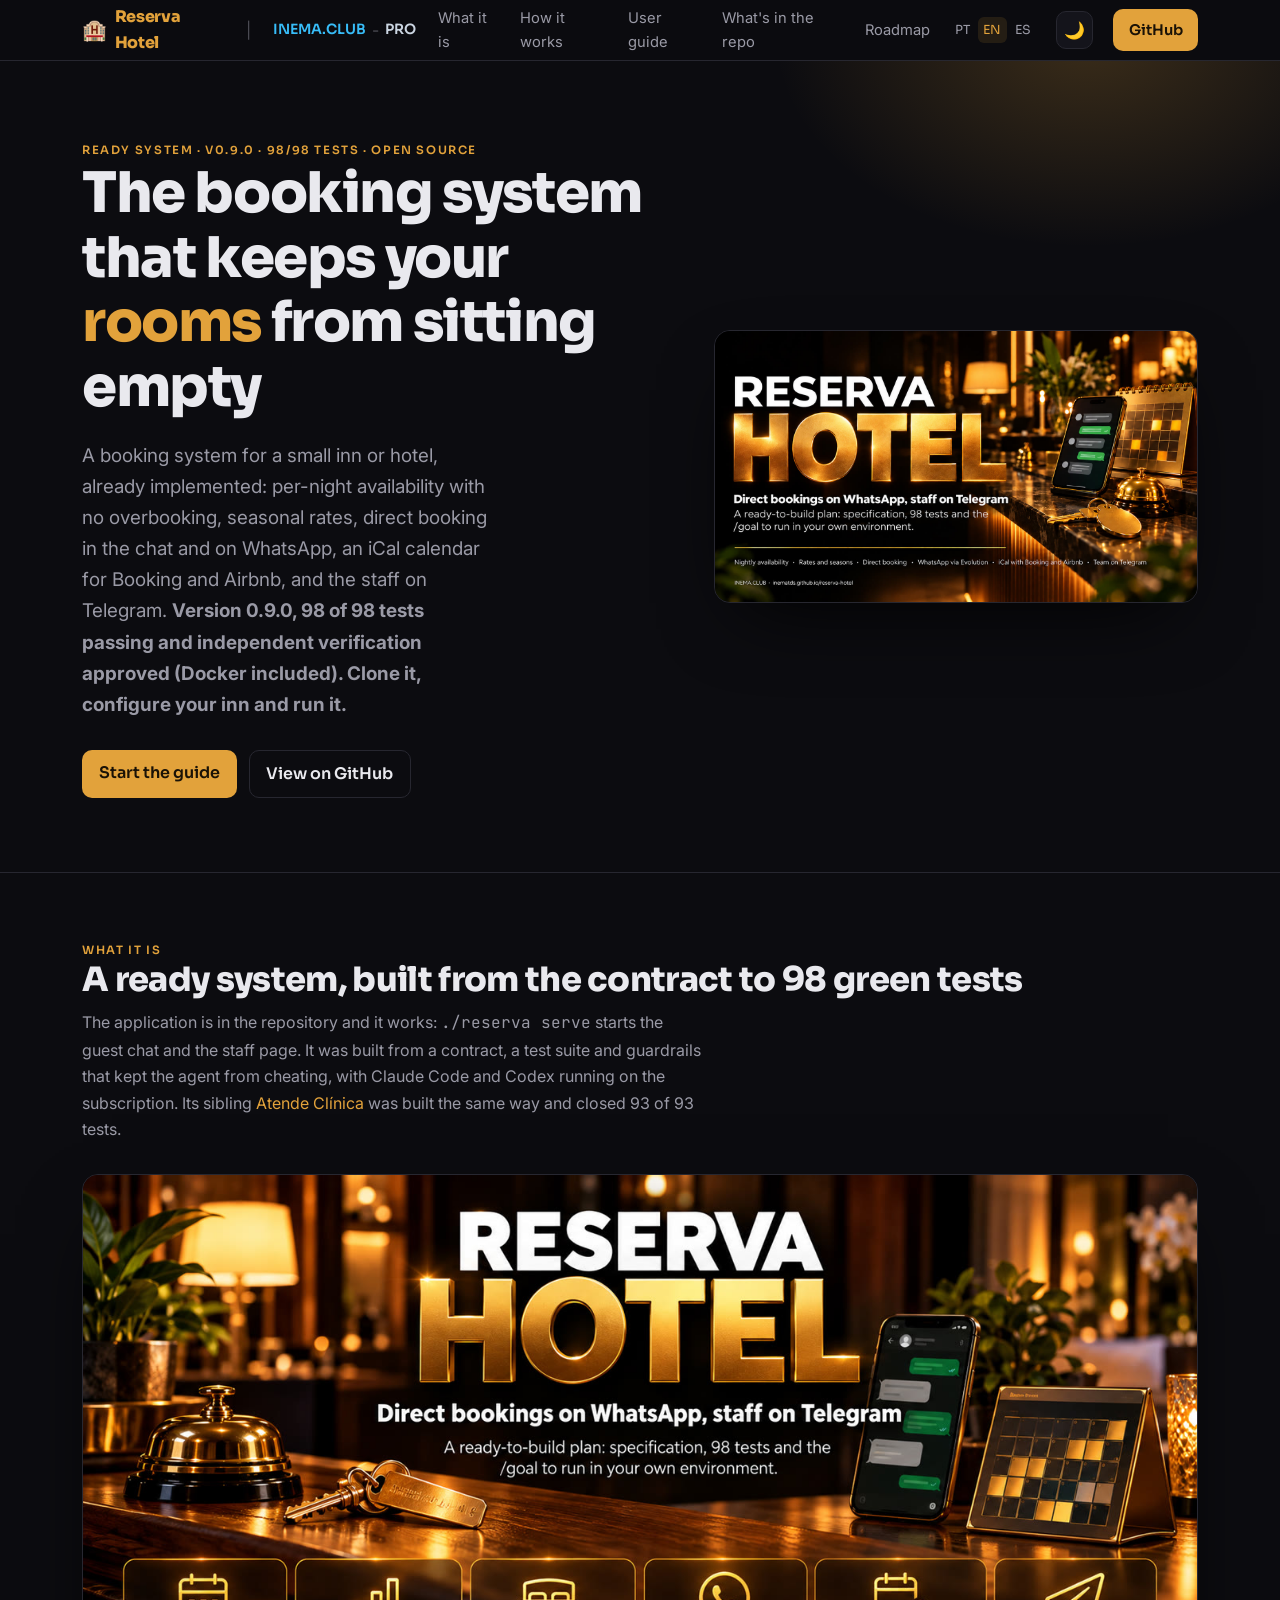
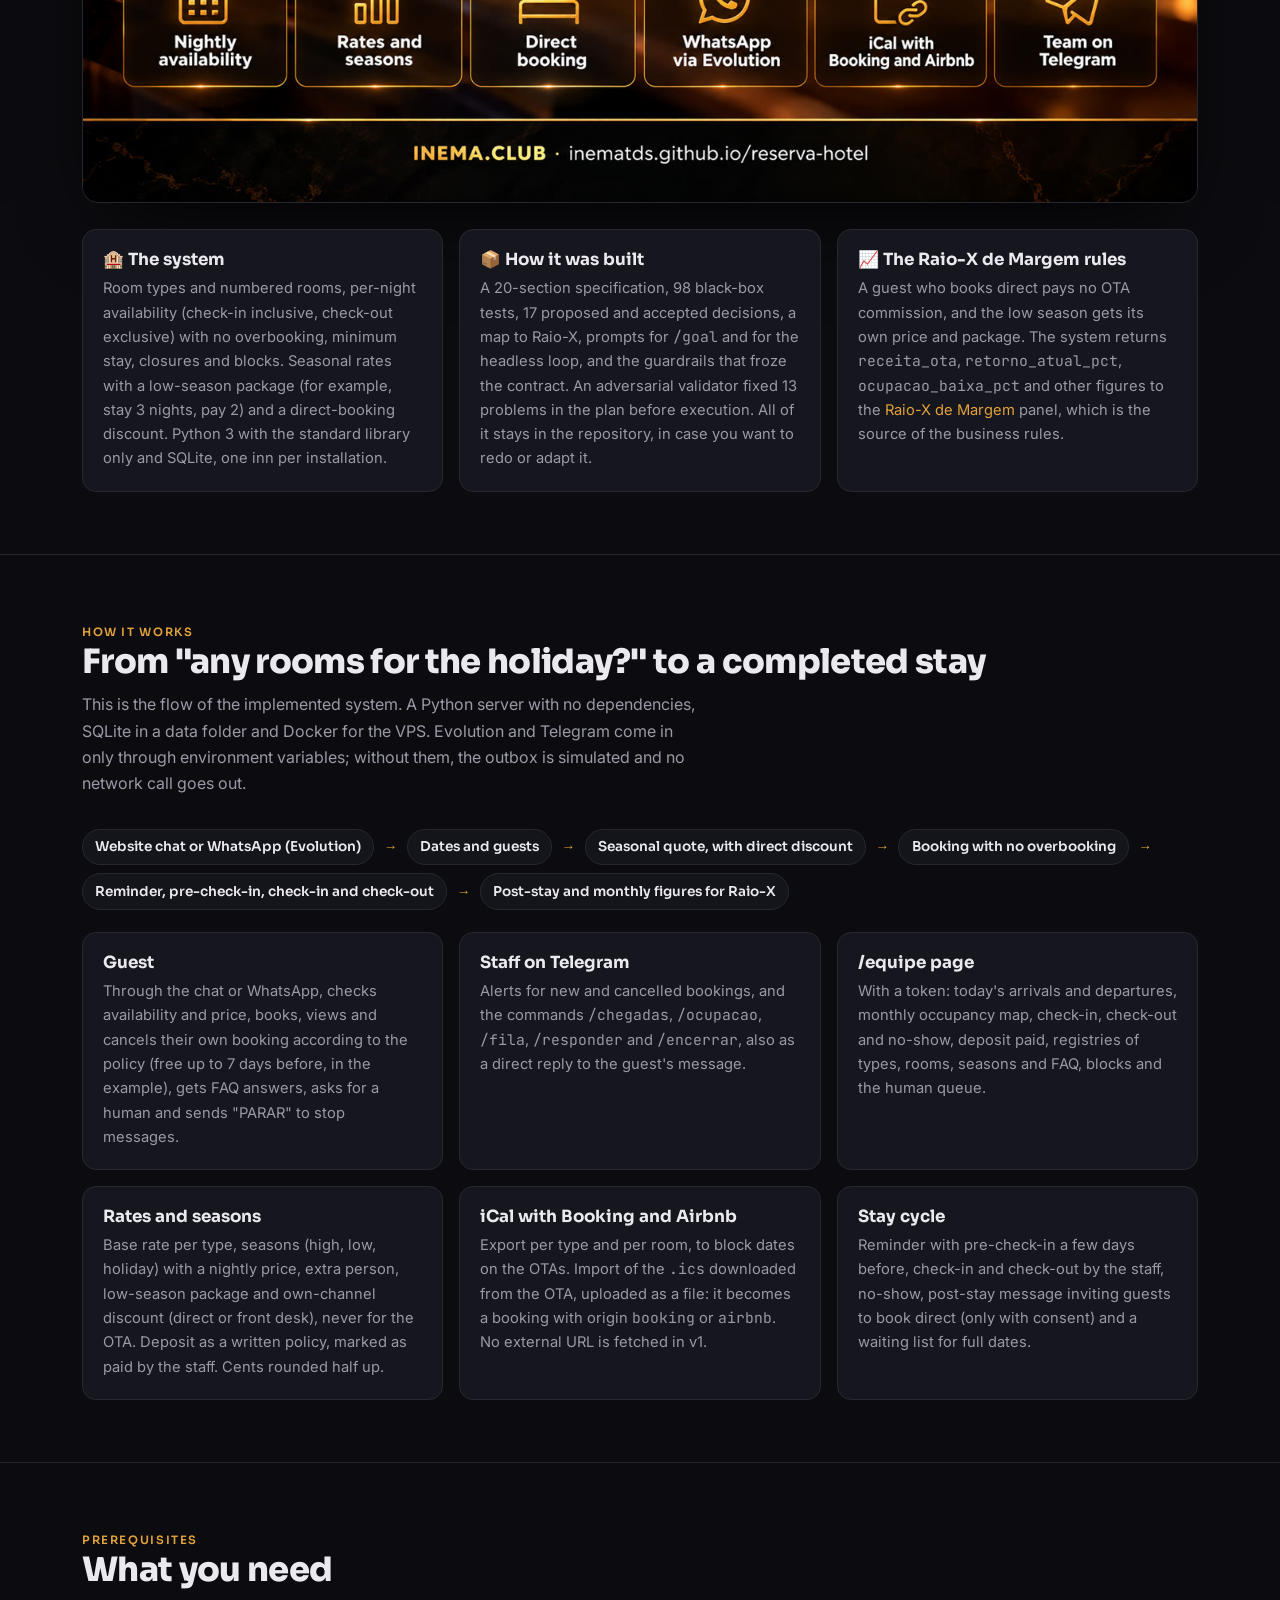
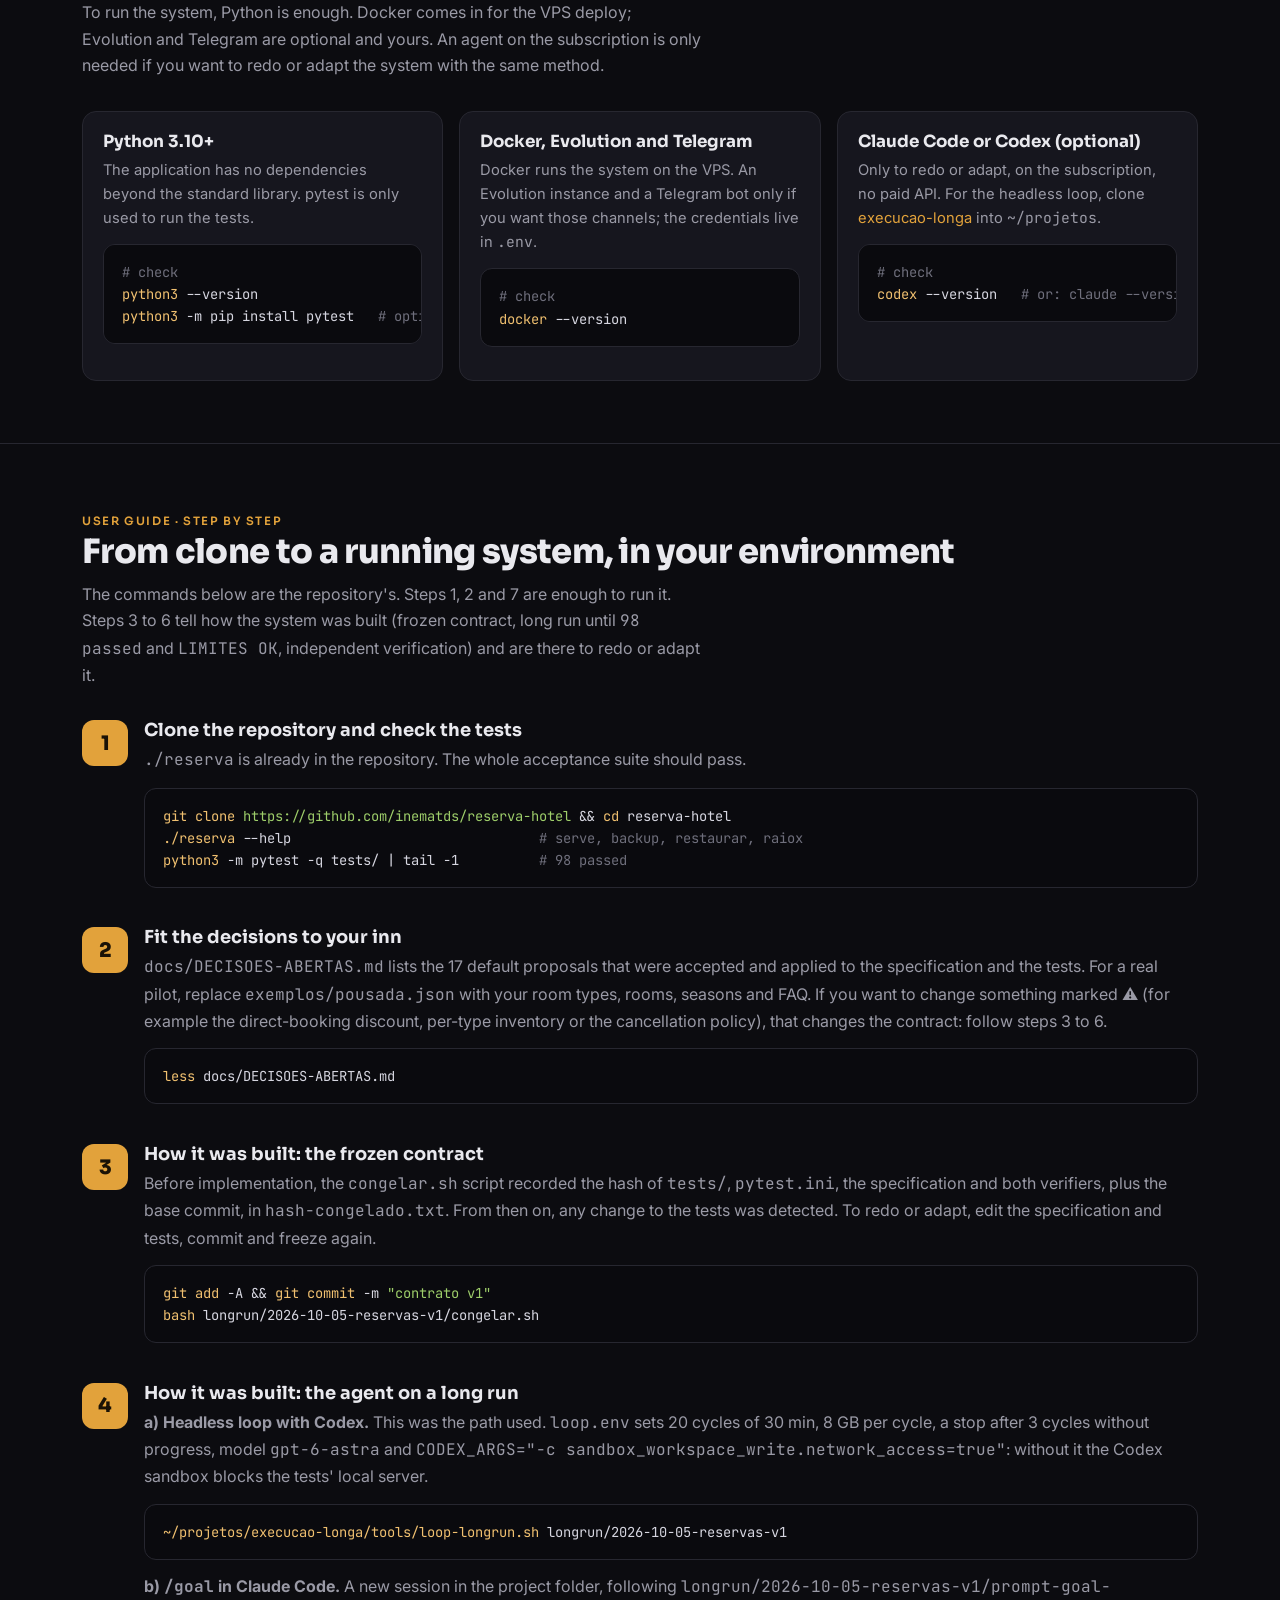
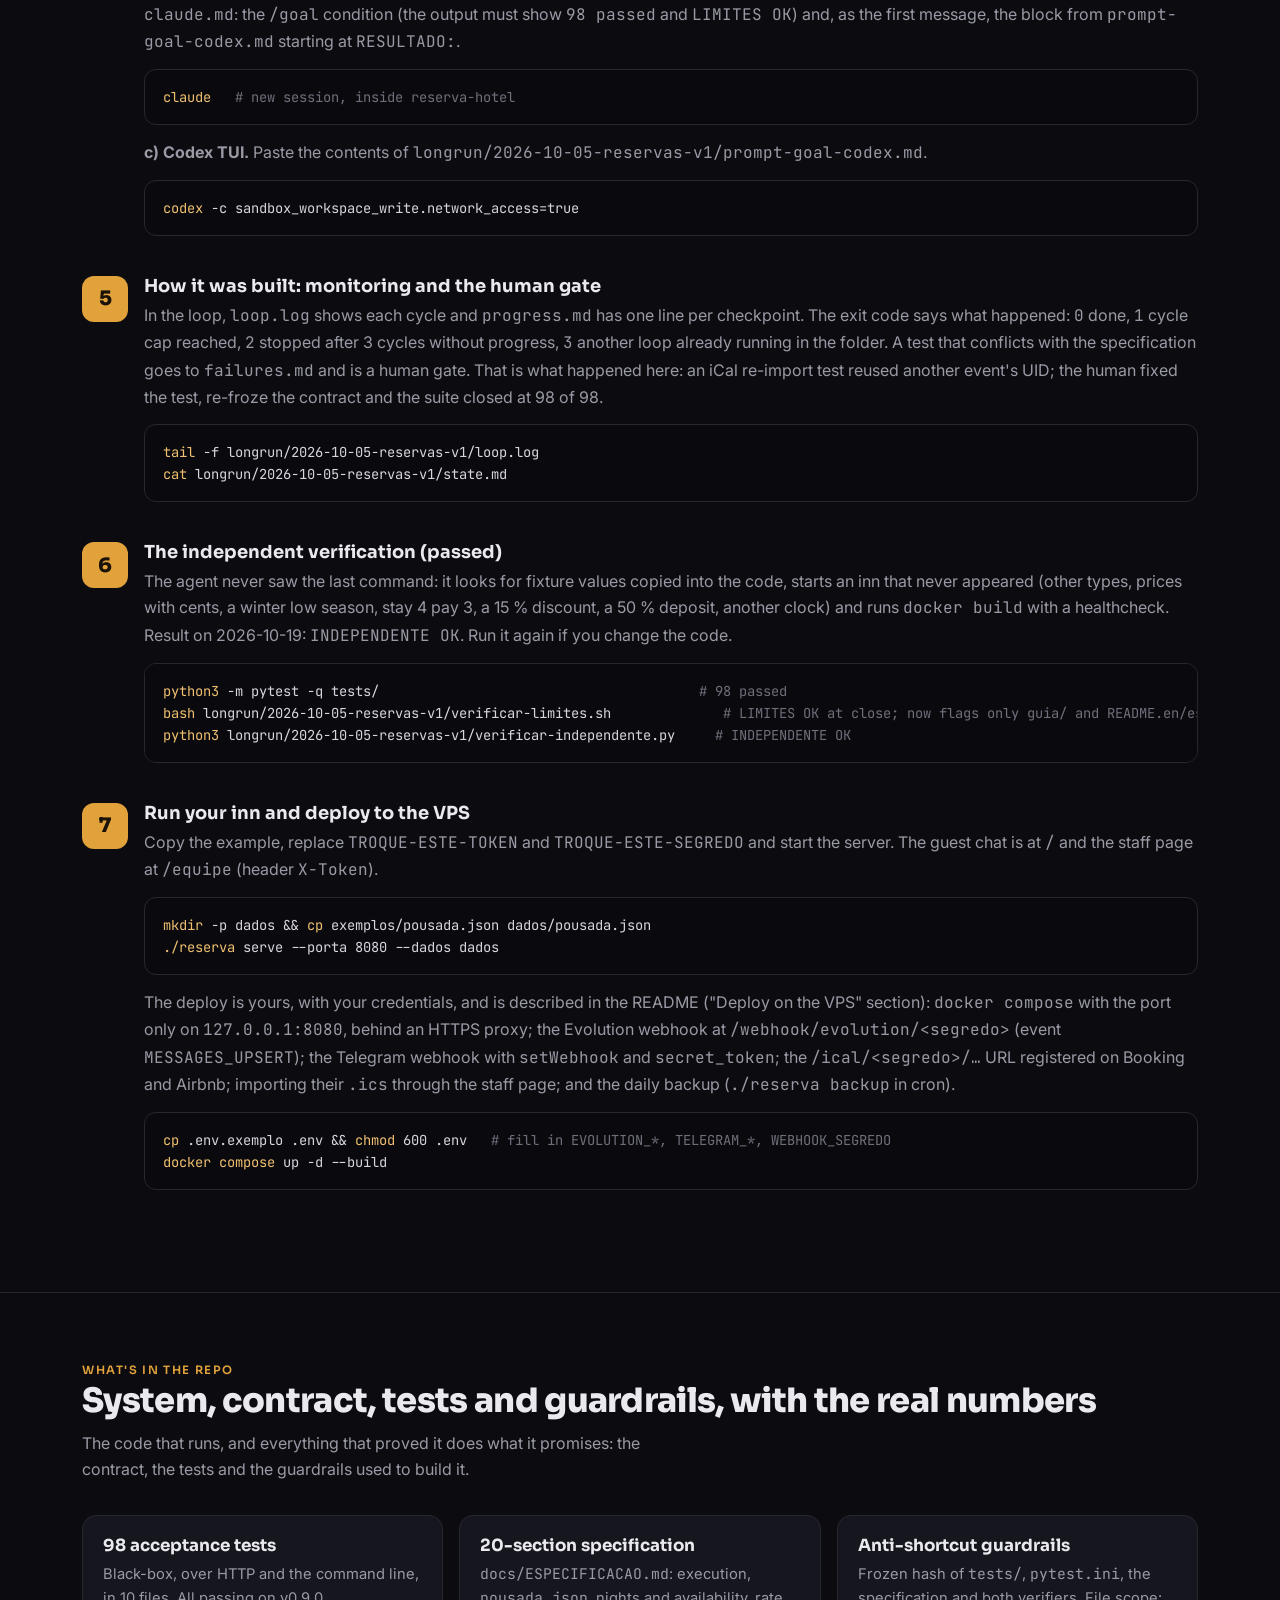
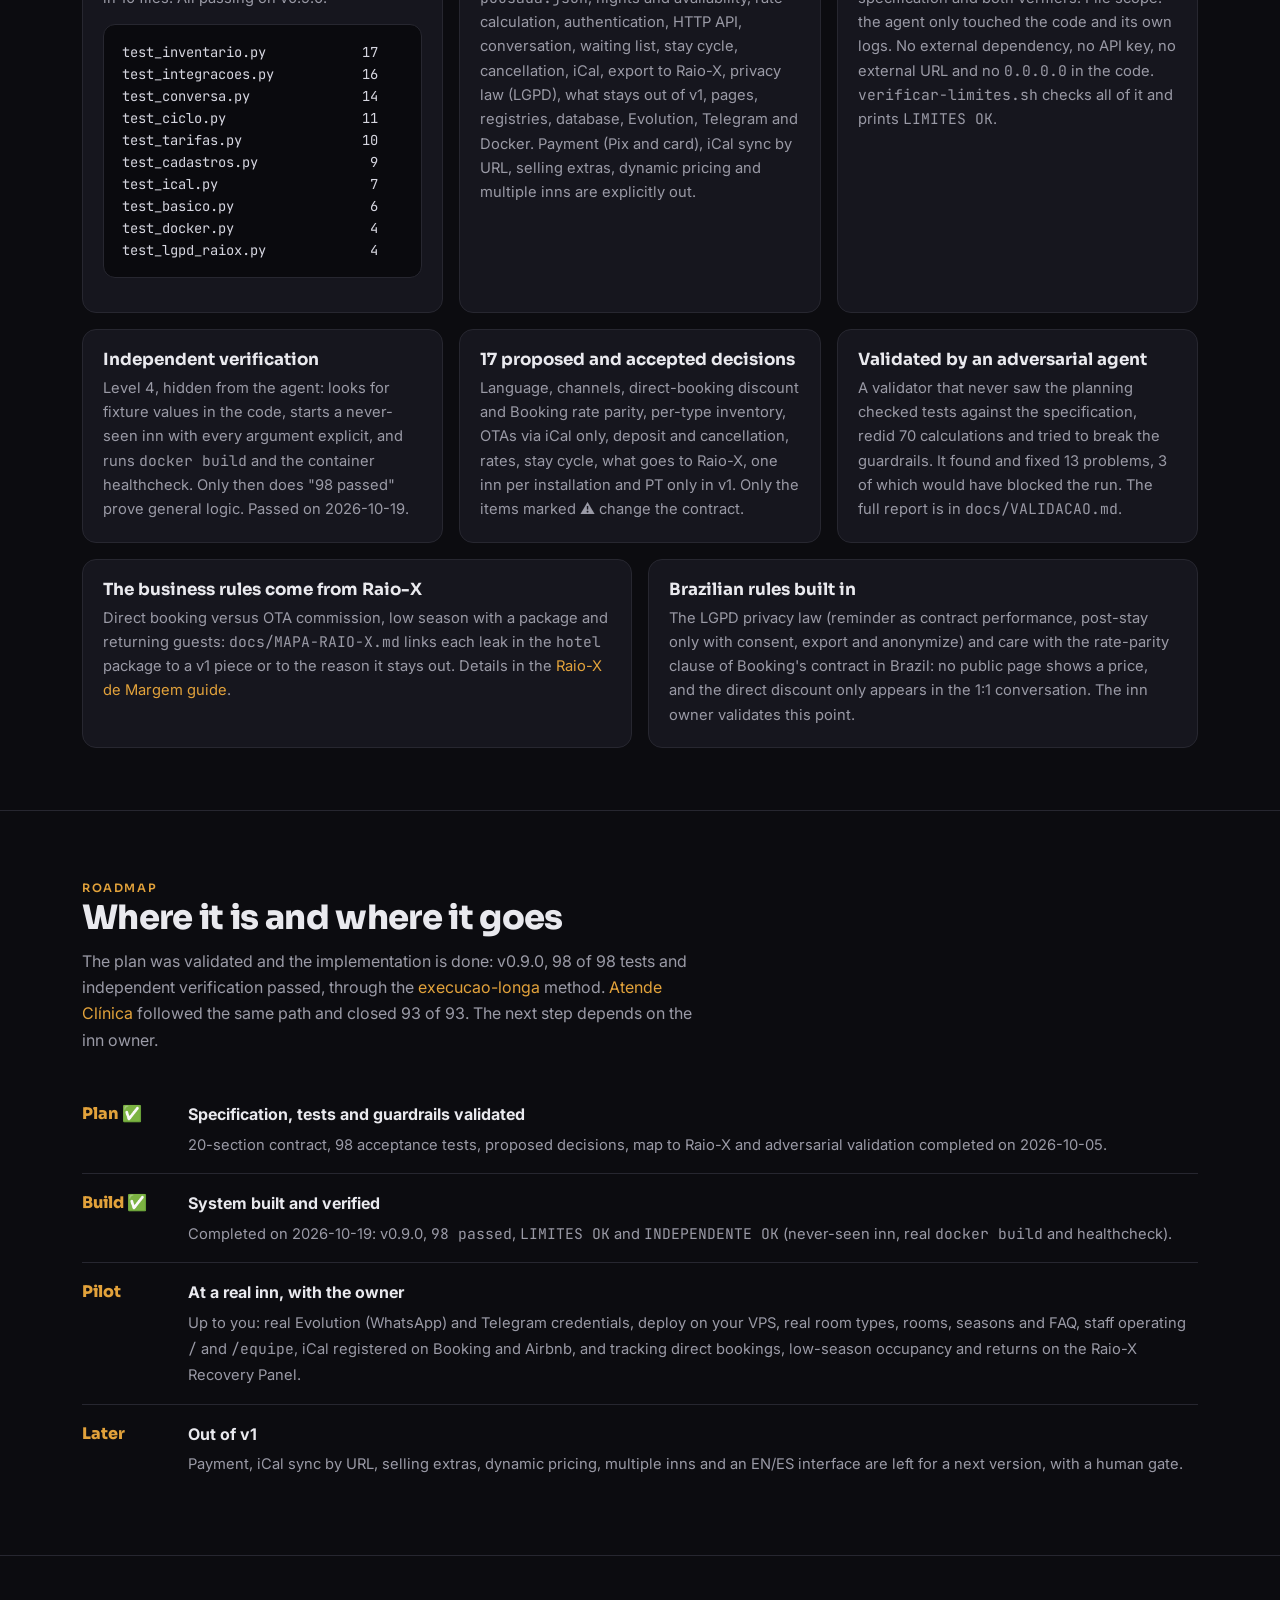
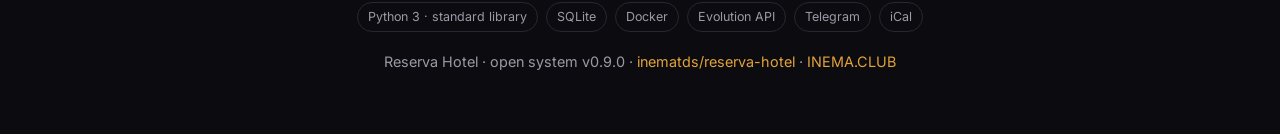
==== commit ff9910dd: "guia/README: verificar-limites acusa docs pós-fechamento (esperado) Co-Authored-By: Claude Opus 5.5 " ====
--- a/guia/en/index.html
+++ b/guia/en/index.html
@@ -235,7 +235,7 @@
     <h3>The independent verification (passed)</h3>
     <p>The agent never saw the last command: it looks for fixture values copied into the code, starts an inn that never appeared (other types, prices with cents, a winter low season, stay 4 pay 3, a 15 % discount, a 50 % deposit, another clock) and runs <code>docker build</code> with a healthcheck. Result on 2026-10-19: <code>INDEPENDENTE OK</code>. Run it again if you change the code.</p>
 <pre><span class="k">python3</span> -m pytest -q tests/                                        <span class="c"># 98 passed</span>
-<span class="k">bash</span> longrun/2026-10-05-reservas-v1/verificar-limites.sh              <span class="c"># LIMITES OK</span>
+<span class="k">bash</span> longrun/2026-10-05-reservas-v1/verificar-limites.sh              <span class="c"># LIMITES OK at close; now flags only guia/ and README.en/es (docs added later)</span>
 <span class="k">python3</span> longrun/2026-10-05-reservas-v1/verificar-independente.py     <span class="c"># INDEPENDENTE OK</span></pre>
   </div></div>
 
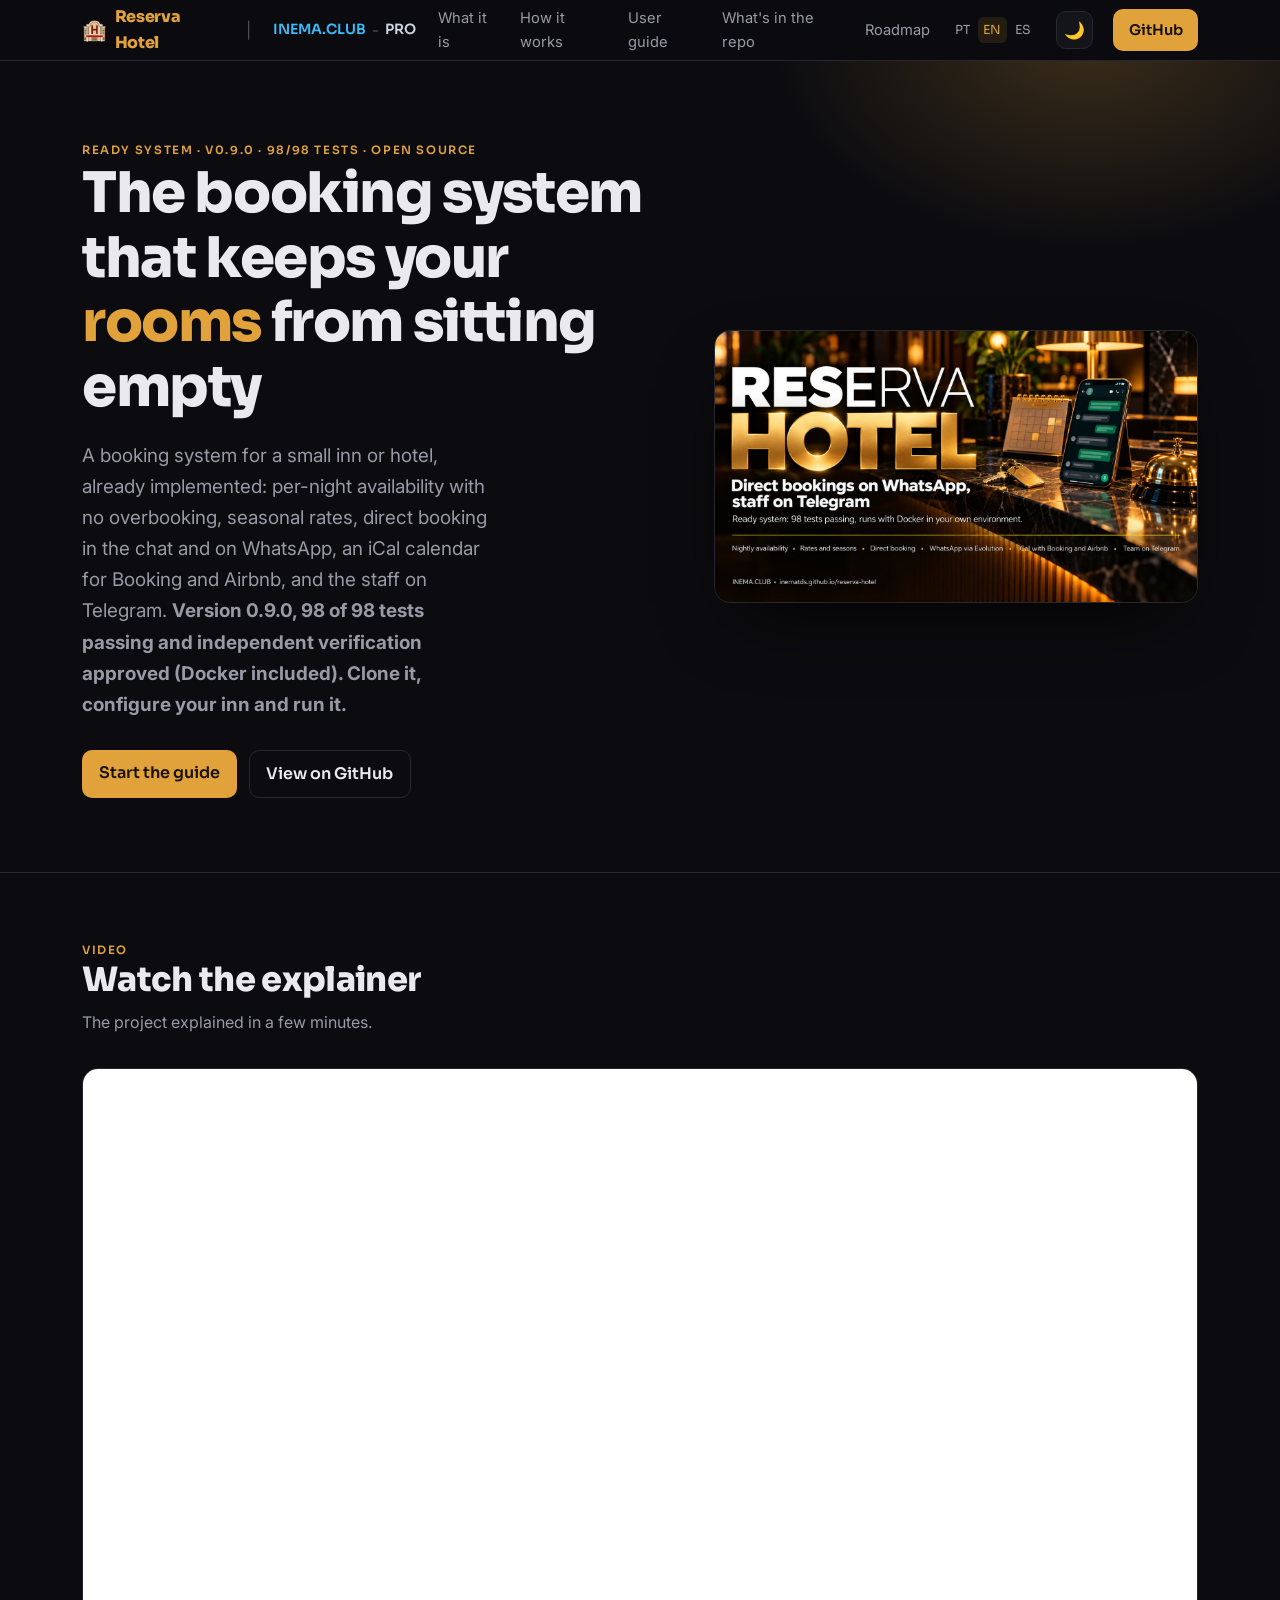
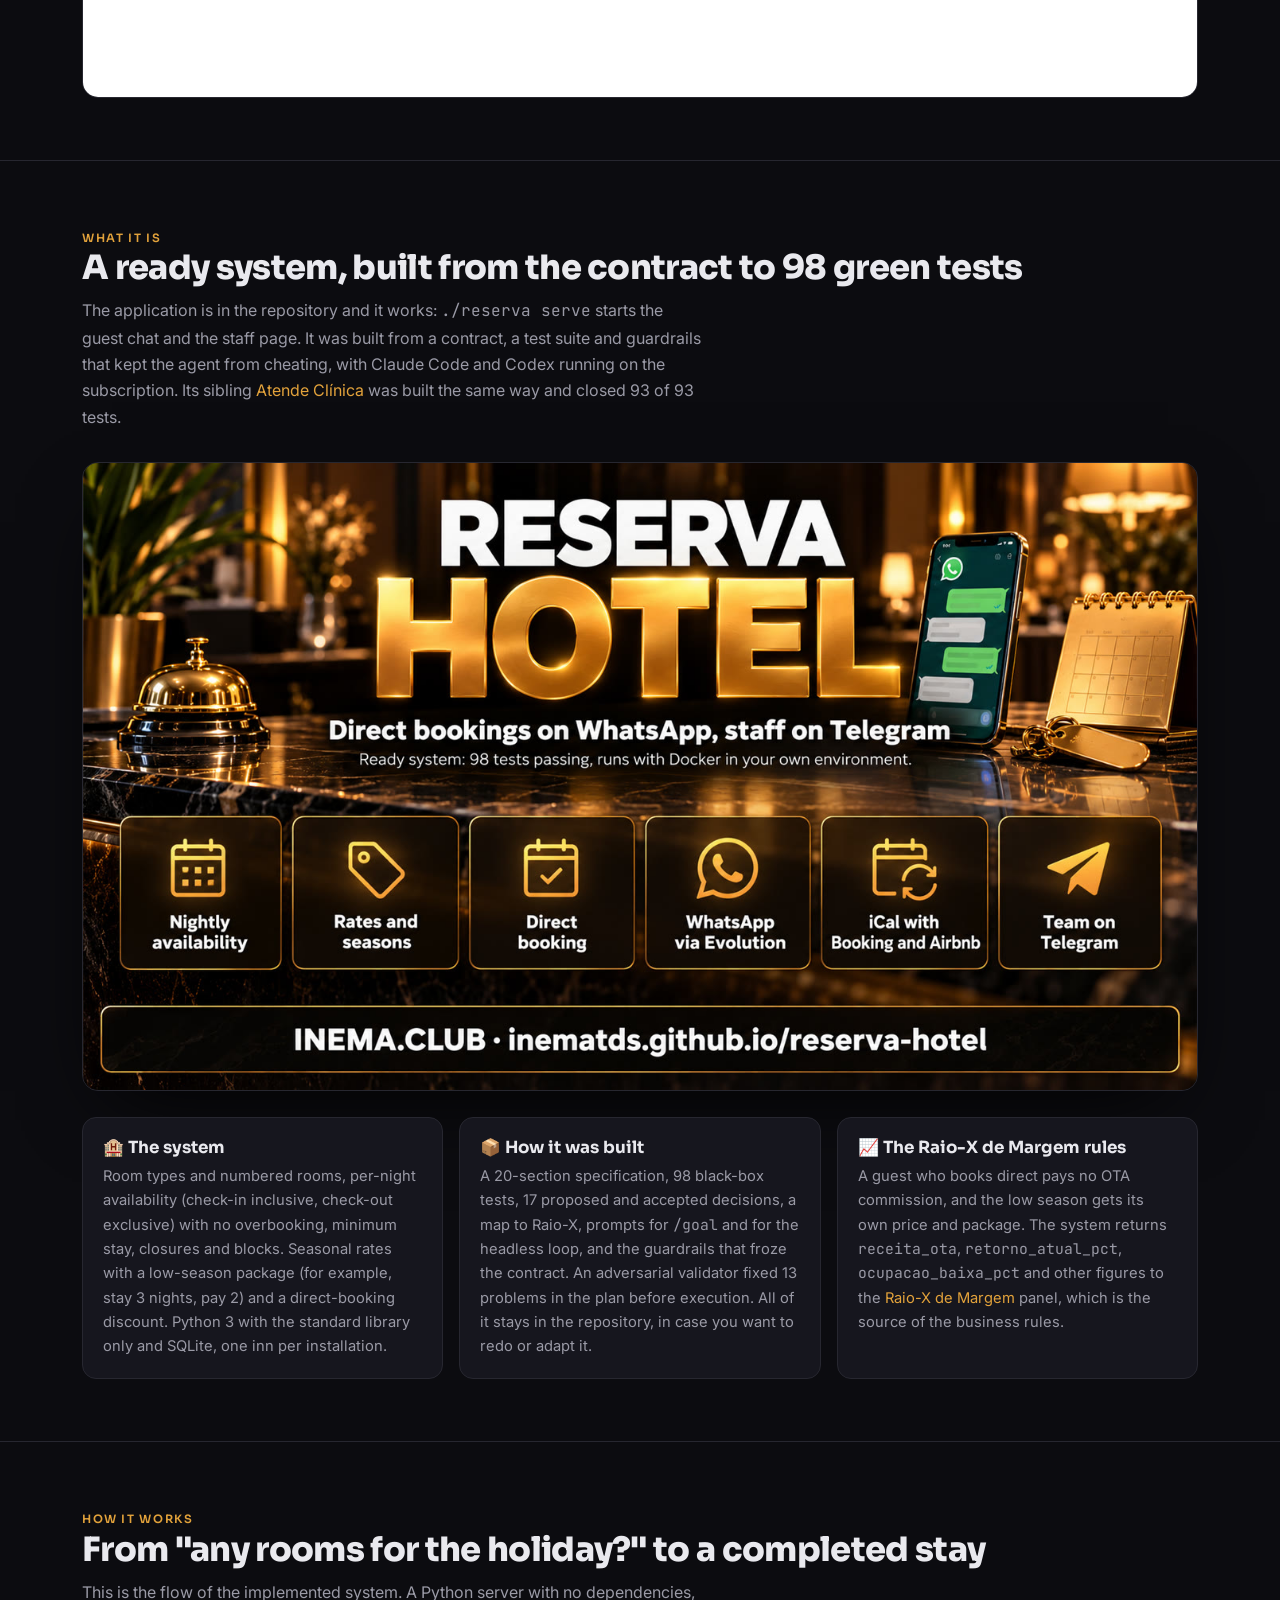
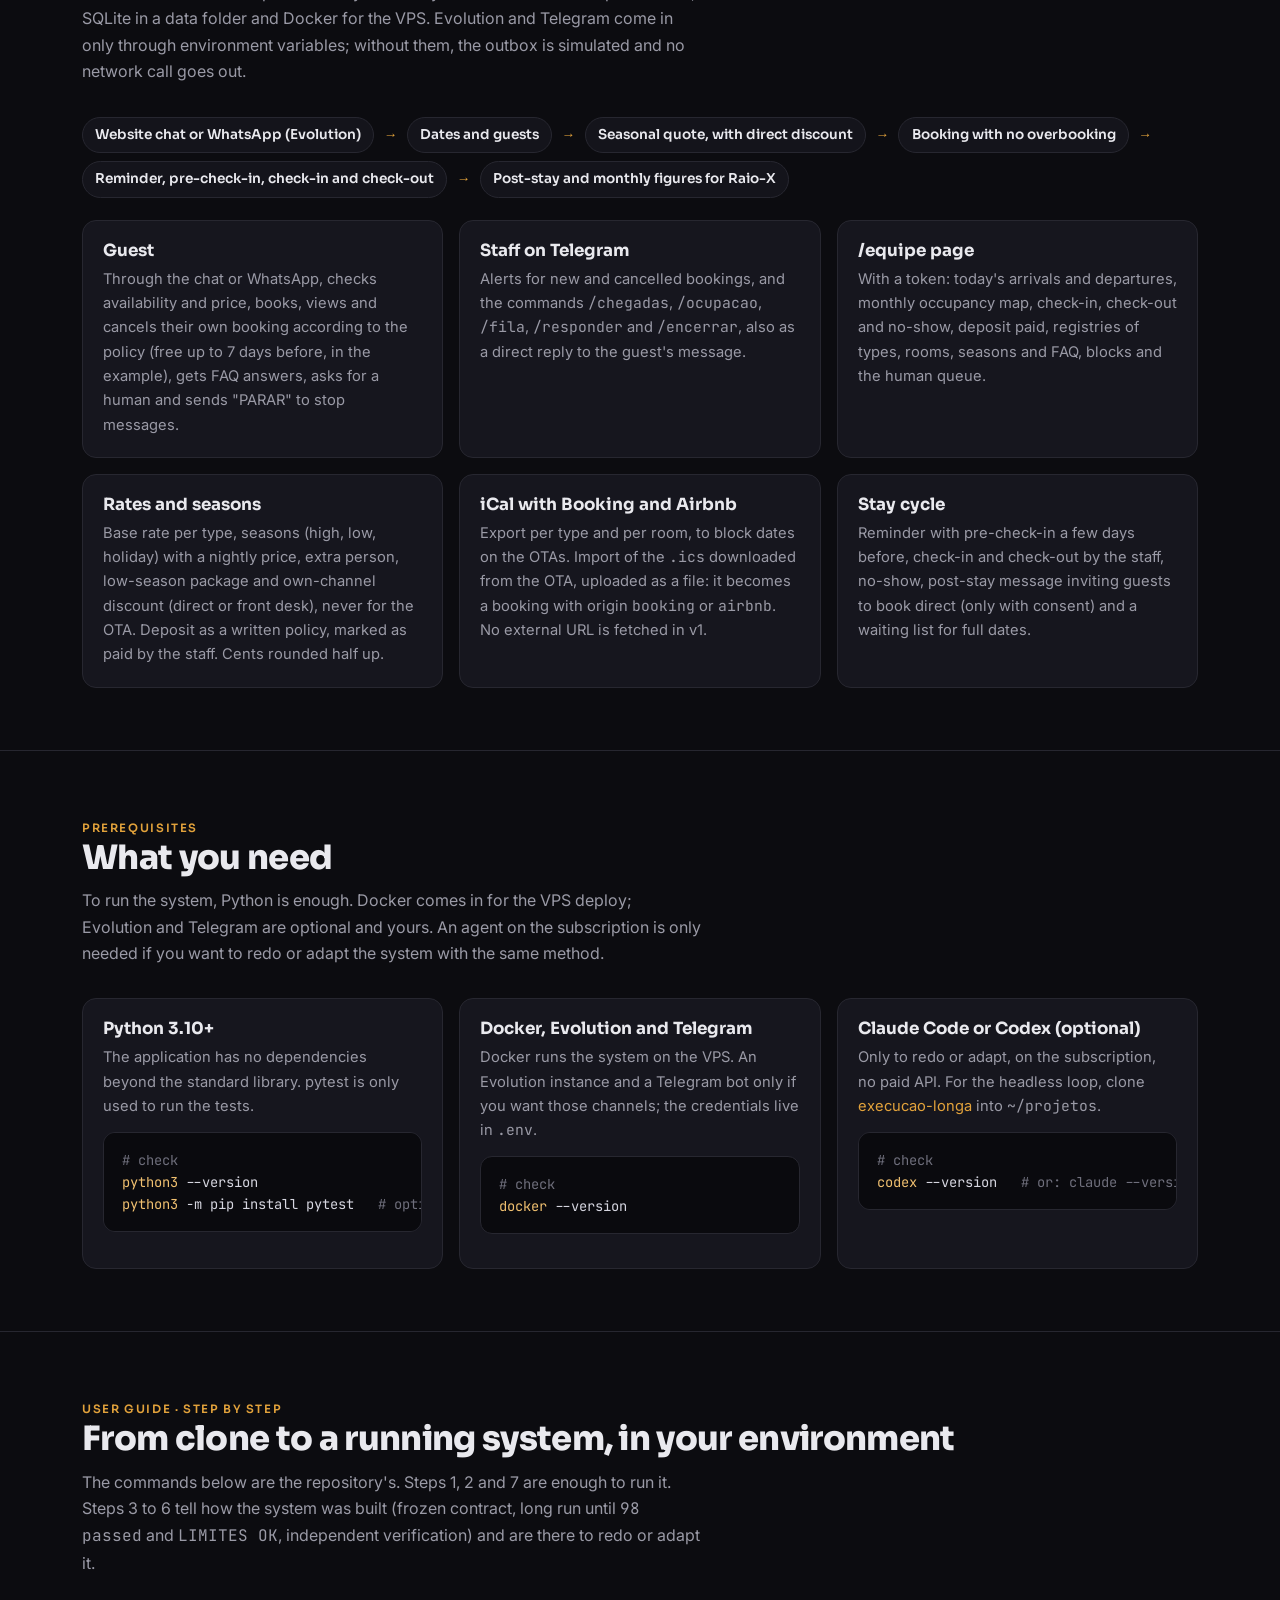
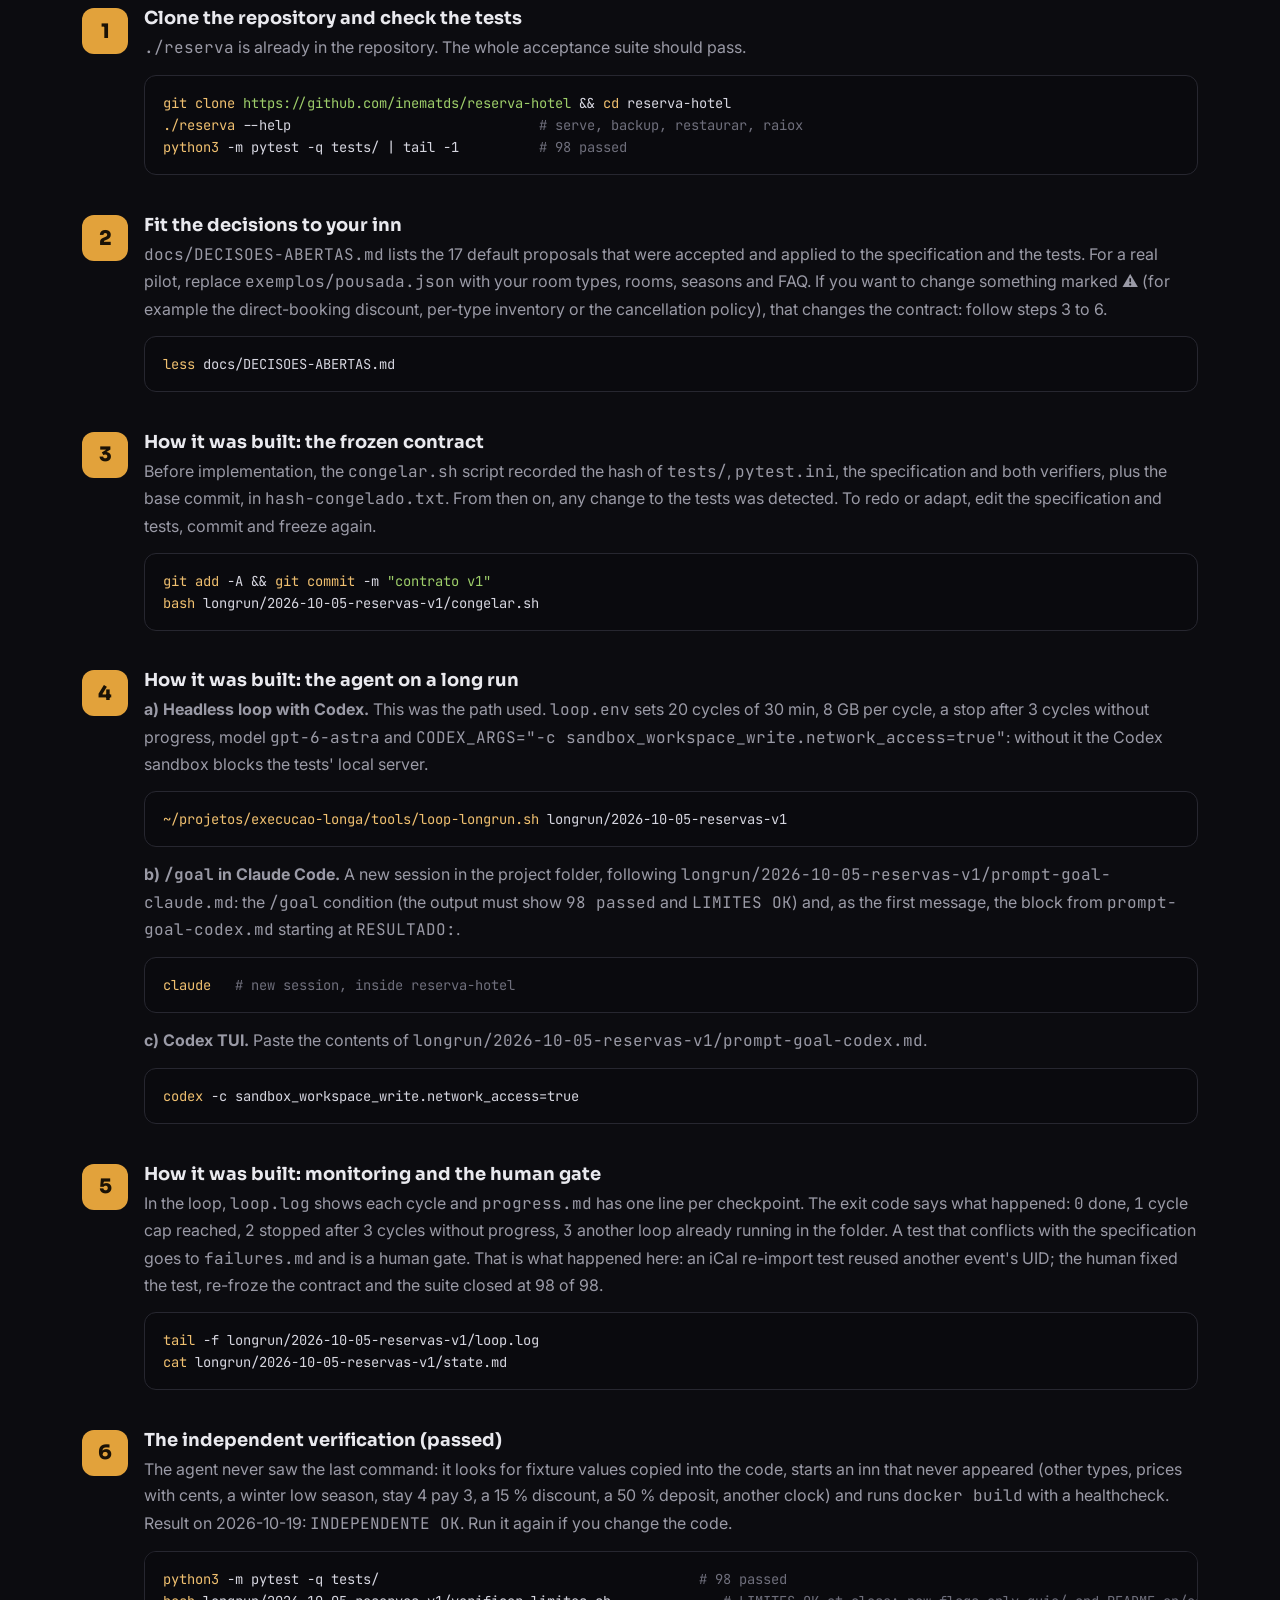
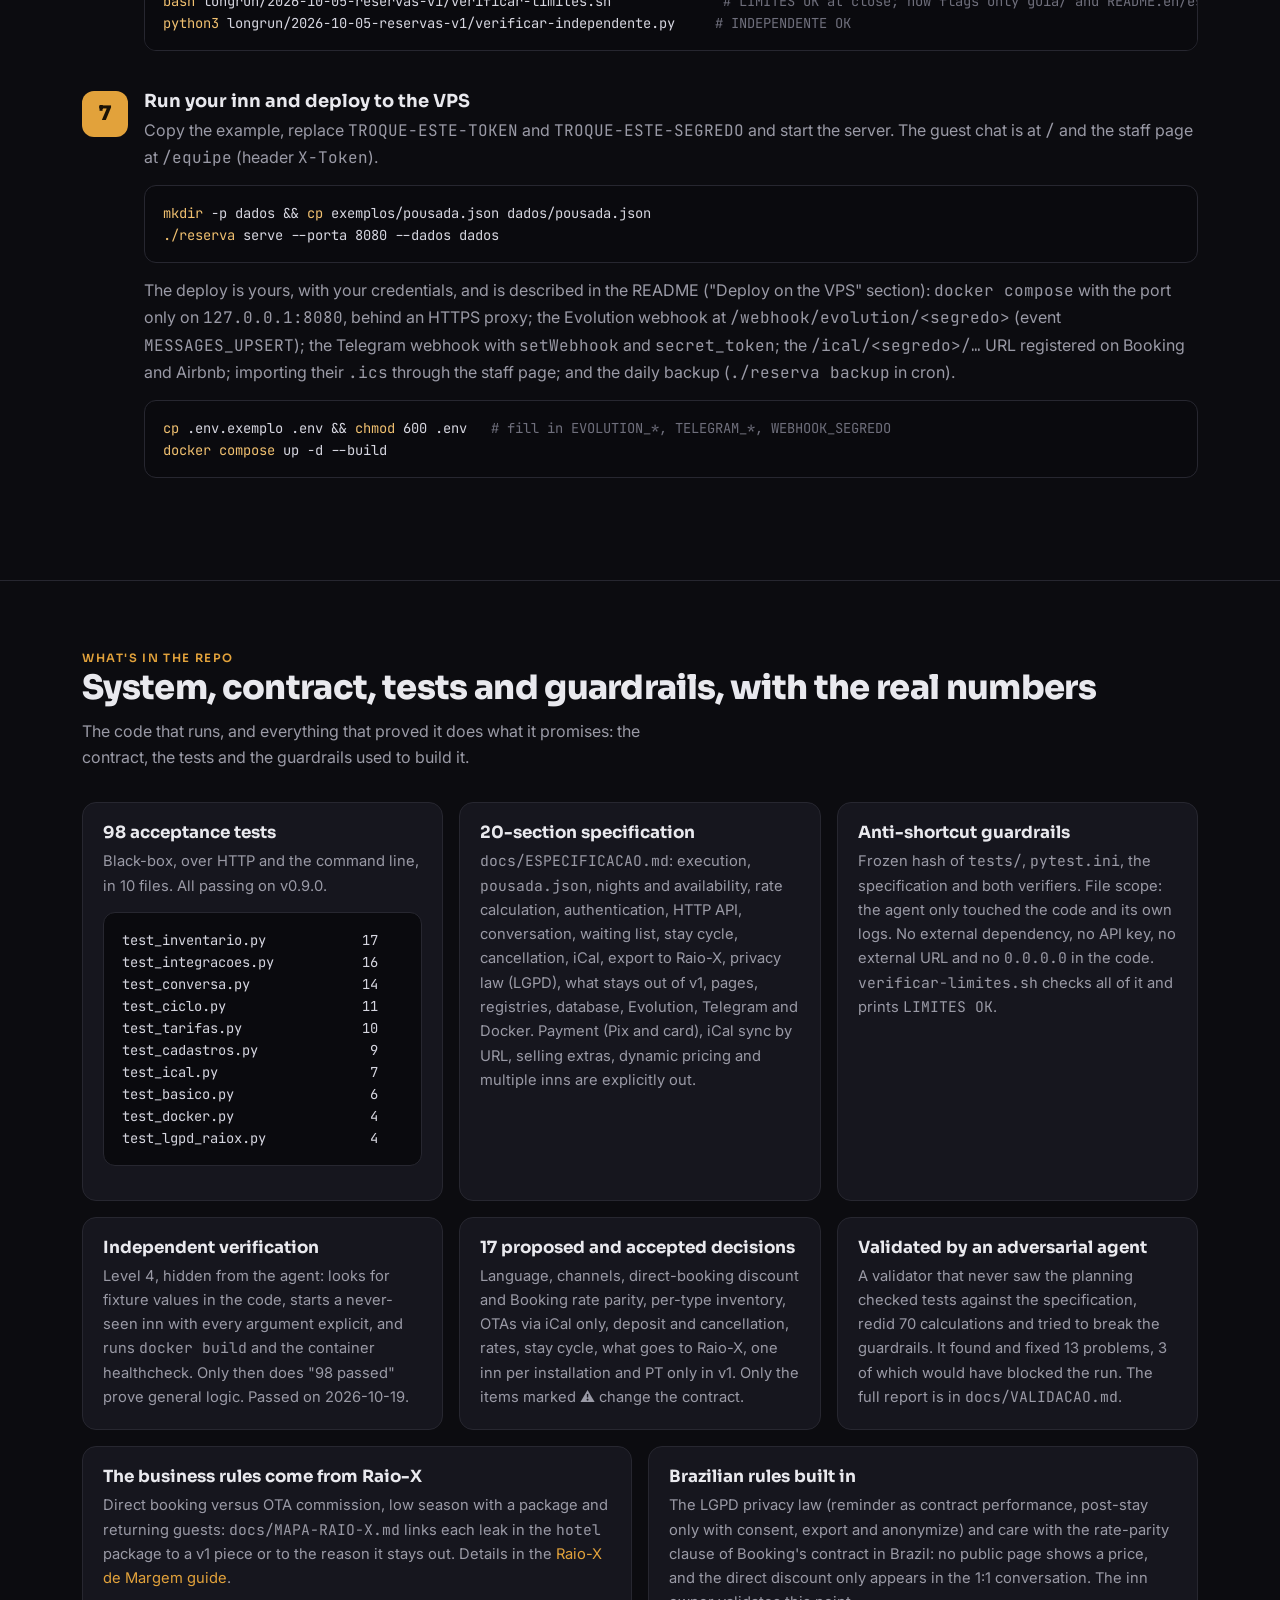
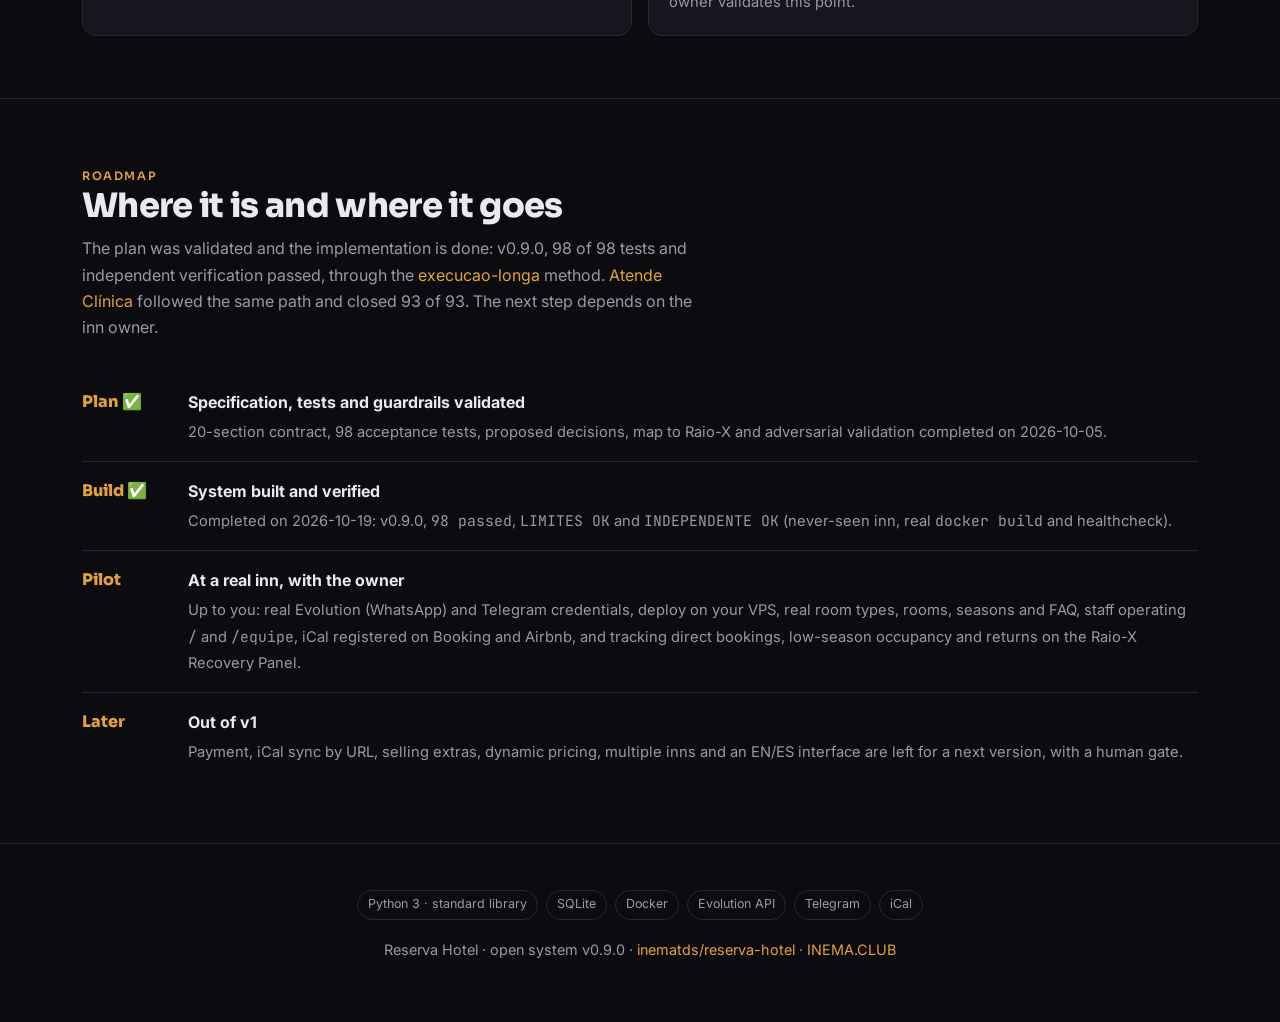
==== commit e6ac2eb0: "Guia: vídeo explicativo (HqaWLOahAag) nos idiomas do guia + README Co-Authored-By: Claude Opus 5.5 <" ====
--- a/guia/en/index.html
+++ b/guia/en/index.html
@@ -137,6 +137,14 @@
   </div>
 </header>
 
+<section id="video"><div class="wrap">
+  <span class="chip">Video</span>
+  <h2>Watch the explainer</h2>
+  <p class="sub">The project explained in a few minutes.</p>
+  <div style="position:relative;padding-top:56.25%;border-radius:16px;overflow:hidden;border:1px solid var(--line,#272730)"><iframe src="https://www.youtube.com/embed/HqaWLOahAag" title="Watch the explainer" style="position:absolute;inset:0;width:100%;height:100%;border:0" loading="lazy" allowfullscreen></iframe></div>
+</div></section>
+
+
 <section id="oque"><div class="wrap">
   <span class="chip">What it is</span>
   <h2>A ready system, built from the contract to 98 green tests</h2>
